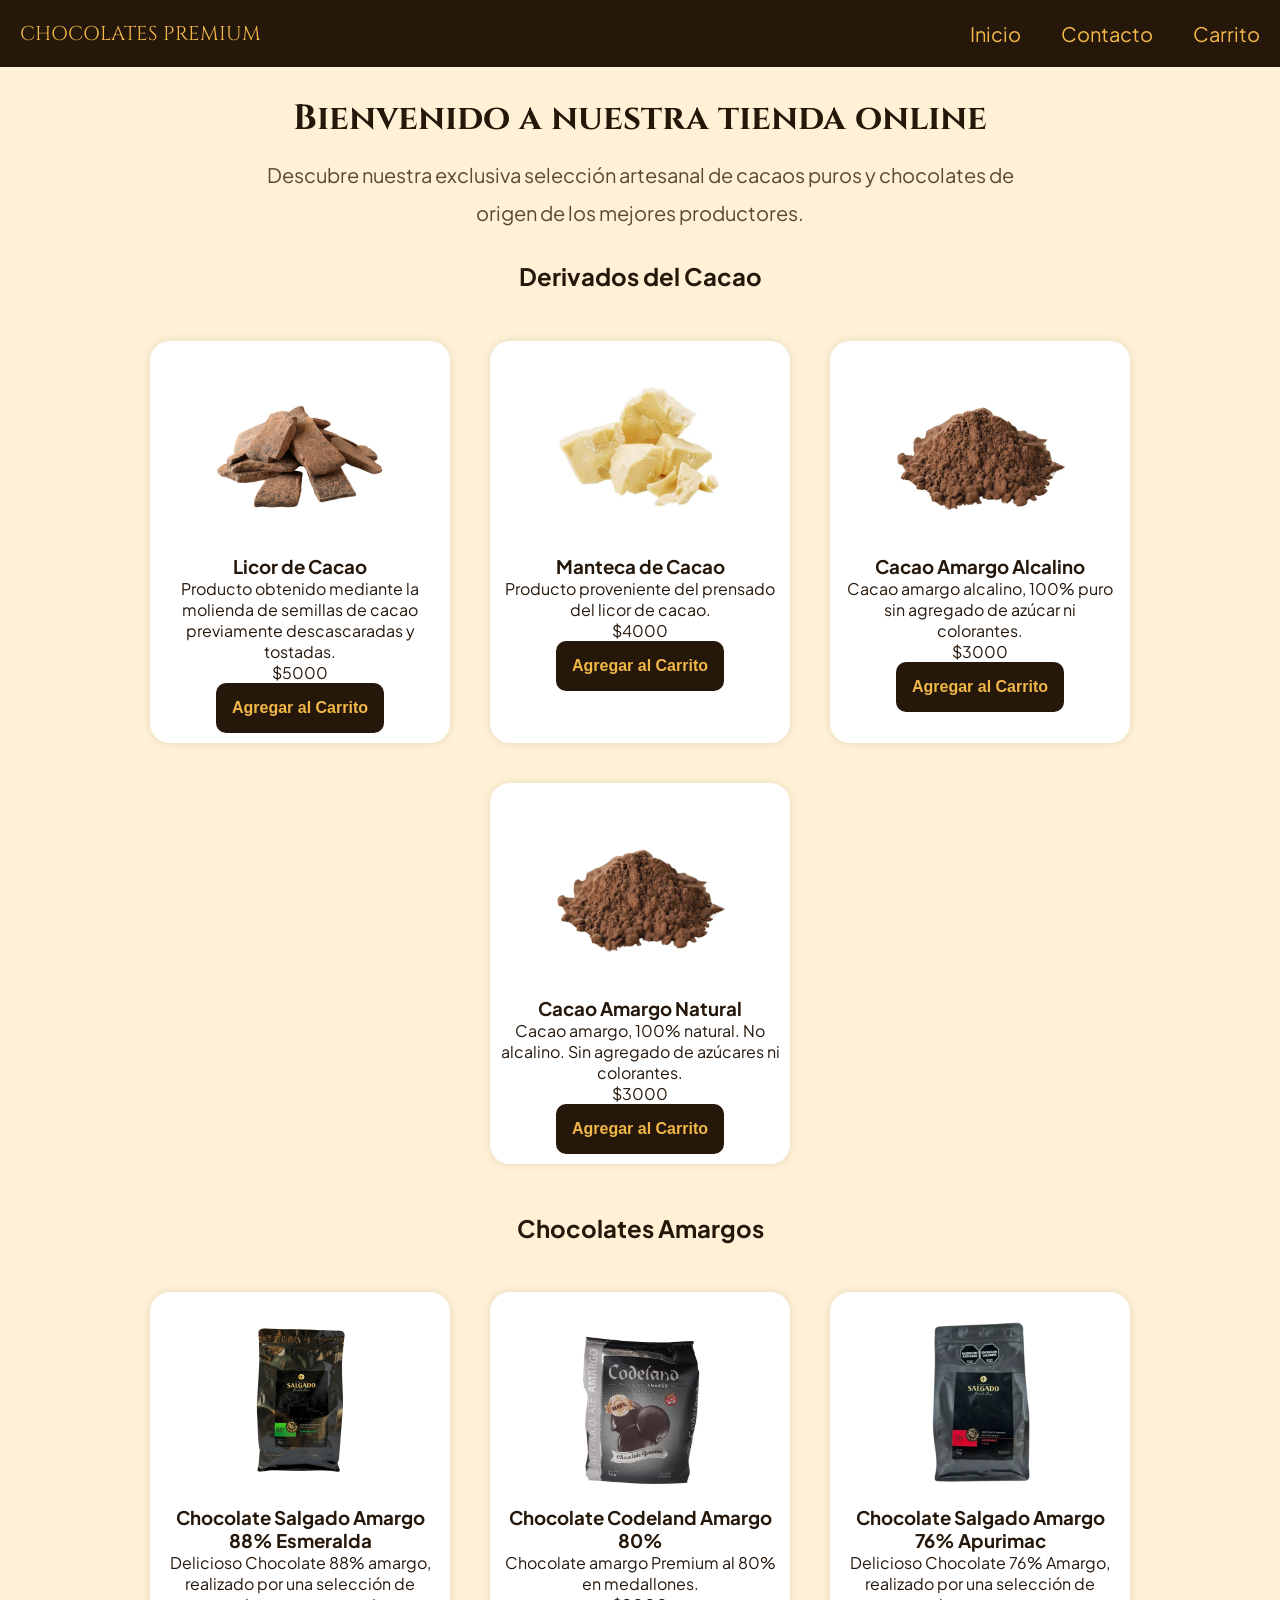
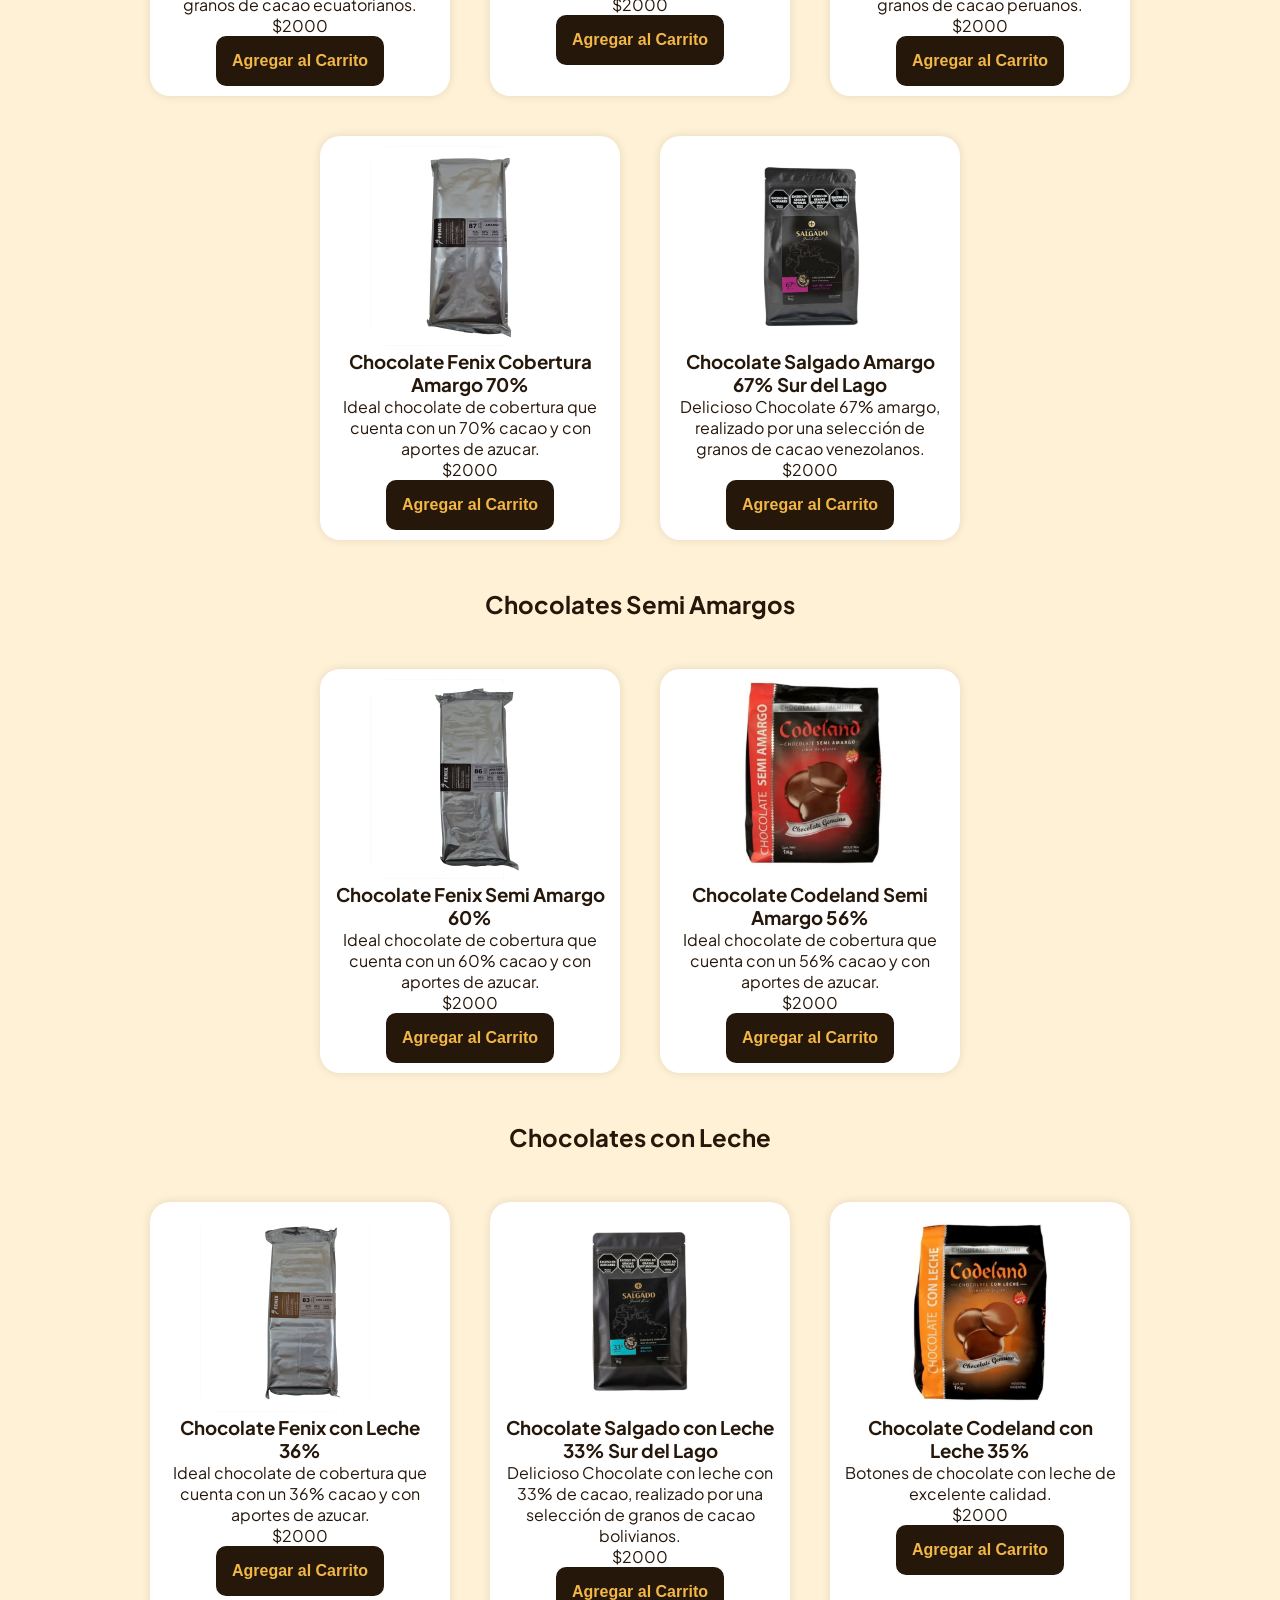
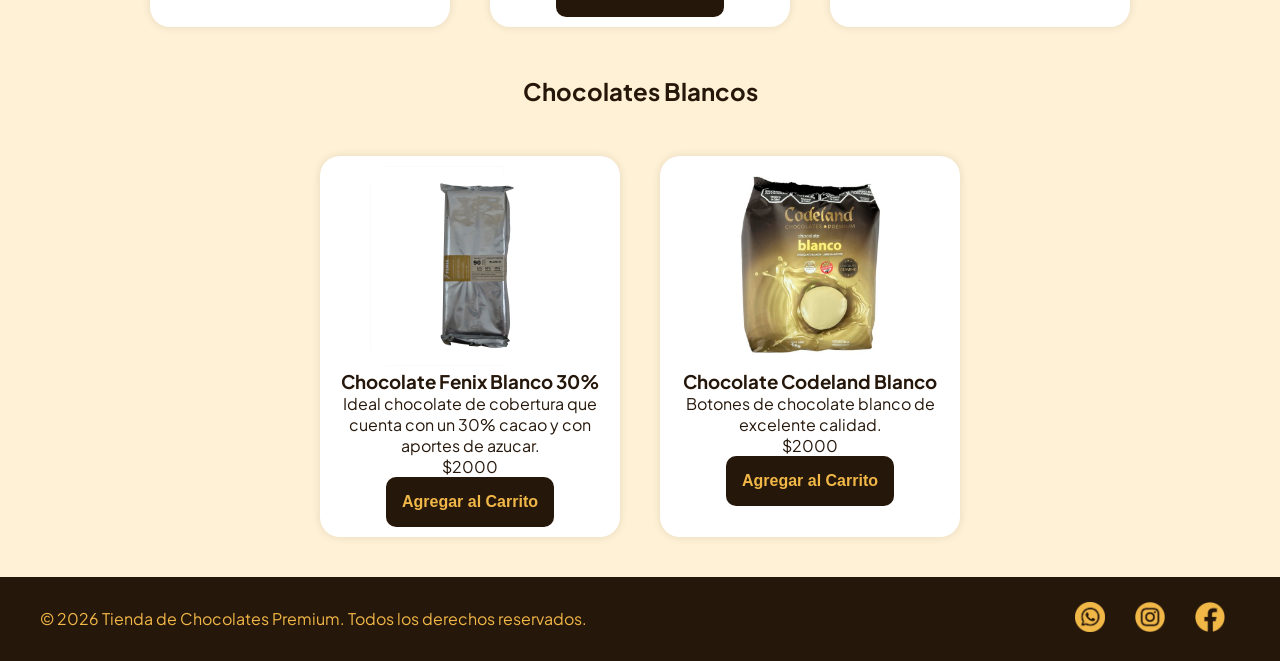
==== index.html @ 471cf845 "act page contacto y styles" ====
<!DOCTYPE html>
<html lang="es">
    <head>
        <meta charset="UTF-8"/>
        <meta name="viewport" content="width=device-width, initial-scale=1.0"/>
        <link href="https://fonts.googleapis.com/css2?family=Cinzel:wght@500;600;700&family=Plus+Jakarta+Sans:wght@300;400;500;600;700&display=swap" rel="stylesheet"/>

        <!-- Enlace a styles en la carpeta css/ -->
        <link rel="stylesheet" href="./css/styles.css"/>
        <title>Inicio Tienda</title>
    </head>
    <body>
        <header>
            <div class="div-logo"><a class="logo" href="./index.html">CHOCOLATES PREMIUM</a></div>

            <nav class="header-nav">
                <ul>
                    <li><a href="./index.html">Inicio</a></li>
                    <li><a href="./pages/contacto.html">Contacto</a></li>
                    <li><a href="./pages/carrito.html">Carrito</a></li>
                </ul>
            </nav>

        </header>

        <main>
            <section>
                <div>
                    <h1 class="titulo">Bienvenido a nuestra tienda online</h1>
                    <p class="parrafo">Descubre nuestra exclusiva selección artesanal de cacaos puros y chocolates de origen de los mejores productores.</p>
                </div>

                <!-- seccion 1: derivados del cacao -->
                <section>
                    <h2 class="titulo-productos text-secundary">Derivados del Cacao</h2>
                    <div class="contenedor-tarjetas">
                        <article class="card">
                            <img src="./img/licor-de-cacao-1kg.jpg" alt="licor de cacao" />
                            <h3>Licor de Cacao</h3>
                            <p>Producto obtenido mediante la molienda de semillas de cacao previamente descascaradas y tostadas.</p>
                            <p>$5000</p>
                            <button class="btn">
                                Agregar al Carrito
                            </button>
                        </article>

                        <article class="card">
                            <img src="./img/manteca-de-cacao-x-1-kg.jpg" alt="manteca de cacao" />
                            <h3>Manteca de Cacao</h3>
                            <p>Producto proveniente del prensado del licor de cacao.</p>
                            <p>$4000</p>
                            <button class="btn">
                                Agregar al Carrito
                            </button>
                        </article>

                        <article class="card">
                            <img src="./img/cacao-amargo-alcalino.jpg" alt="cacao amargo alcalino" />
                            <h3>Cacao Amargo Alcalino</h3>
                            <p>Cacao amargo alcalino, 100% puro sin agregado de azúcar ni colorantes.</p>
                            <p>$3000</p>
                            <button class="btn">
                                Agregar al Carrito
                            </button>
                        </article>

                        <article class="card">
                            <img src="./img/cacao-amargo-natural.jpg" alt="cacao amargo natural" />
                            <h3>Cacao Amargo Natural</h3>
                            <p>Cacao amargo, 100% natural. No alcalino. Sin agregado de azúcares ni colorantes.</p>
                            <p>$3000</p>
                            <button class="btn">
                                Agregar al Carrito
                            </button>
                        </article>
                    </div>
                </section>

                <!-- seccion 2: chocolates amargos -->
                <section>
                    <h2 class="titulo-productos text-secundary">Chocolates Amargos</h2>
                    <div class="contenedor-tarjetas">
                        <article class="card">
                            <img src="./img/salgado/chocolate-amargo-88_-esmeralda-salgado-x-1kg-1.jpg" alt="Chocolate Cobertura Amargo 88% Salgado Esmeralda" />
                            <h3>Chocolate Salgado Amargo 88% Esmeralda</h3>
                            <p>Delicioso Chocolate 88% amargo, realizado por una selección de granos de cacao ecuatorianos.</p>
                            <p>$2000</p>
                            <button class="btn">
                                Agregar al Carrito
                            </button>
                        </article>

                        <article class="card">
                            <img src="./img/codeland/chocolate-amargo-codeland-1-kg.jpg" alt="Chocolate Codeland Amargo 80%" />
                            <h3>Chocolate Codeland Amargo 80%</h3>
                            <p>Chocolate amargo Premium al 80% en medallones.</p>
                            <p>$2000</p>
                            <button class="btn">
                                Agregar al Carrito
                            </button>
                        </article>

                        <article class="card">
                            <img src="./img/salgado/chocolate-amargo-76_-apurimac-salgado-x-1kg-1.jpg" alt="Chocolate Amargo 76% Salgado Apurimac" />
                            <h3>Chocolate Salgado Amargo 76% Apurimac</h3>
                            <p>Delicioso Chocolate 76% Amargo, realizado por una selección de granos de cacao peruanos.</p>
                            <p>$2000</p>
                            <button class="btn">
                                Agregar al Carrito
                            </button>
                        </article>

                        <article class="card">
                            <img src="./img/fenix/chocolate-fenix-cobertura-amargo-70-1-kg.jpg" alt="Chocolate Fenix Cobertura Amargo 70%" />
                            <h3>Chocolate Fenix Cobertura Amargo 70%</h3>
                            <p>Ideal chocolate de cobertura que cuenta con un 70% cacao y con aportes de azucar.</p>
                            <p>$2000</p>
                            <button class="btn">
                                Agregar al Carrito
                            </button>
                        </article>

                        <article class="card">
                            <img src="./img/salgado/chocolate-amargo-67_-sur-del-lago-salgado-x-1-kg-1.jpg" alt="Chocolate Amargo 67% Salgado Sur del Lago" />
                            <h3>Chocolate Salgado Amargo 67% Sur del Lago</h3>
                            <p>Delicioso Chocolate 67% amargo, realizado por una selección de granos de cacao venezolanos.</p>
                            <p>$2000</p>
                            <button class="btn">
                                Agregar al Carrito
                            </button>
                        </article>
                    </div>
                </section>

                <!-- seccion 3: chocolates semi amargos -->
                <section>
                    <h2 class="titulo-productos text-secundary">Chocolates Semi Amargos</h2>
                    <div class="contenedor-tarjetas">
                        <article class="card">
                            <img src="./img/fenix/chocolate-fenix-cobertura-semiamargo-60-1-kg.jpg" alt="Chocolate Fenix Cobertura Semi Amargo 60%" />
                            <h3>Chocolate Fenix Semi Amargo 60%</h3>
                            <p>Ideal chocolate de cobertura que cuenta con un 60% cacao y con aportes de azucar.</p>
                            <p>$2000</p>
                            <button class="btn">
                                Agregar al Carrito
                            </button>
                        </article>

                        <article class="card">
                            <img src="./img/codeland/chocolate-semiamargo-codeland-x-1-kg.jpg" alt="Chocolate Codeland Semi Amargo 56%" />
                            <h3>Chocolate Codeland Semi Amargo 56%</h3>
                            <p>Ideal chocolate de cobertura que cuenta con un 56% cacao y con aportes de azucar.</p>
                            <p>$2000</p>
                            <button class="btn">
                                Agregar al Carrito
                            </button>
                        </article>
                    </div>
                </section>

                <!-- seccion 4: chocolates con leche -->
                <section>
                    <h2 class="titulo-productos text-secundary">Chocolates con Leche</h2>
                    <div class="contenedor-tarjetas">
                        <article class="card">
                            <img src="./img/fenix/chocolate-fenix-cobertura-con-leche-36-1-kg.jpg" alt="Chocolate Fenix con Leche 36%" />
                            <h3>Chocolate Fenix con Leche 36%</h3>
                            <p>Ideal chocolate de cobertura que cuenta con un 36% cacao y con aportes de azucar.</p>
                            <p>$2000</p>
                            <button class="btn">
                                Agregar al Carrito
                            </button>
                        </article>

                        <article class="card">
                            <img src="./img/salgado/chocolate-con-leche-33_-moxos-salgado-x-1-kg-1.jpg" alt="Chocolate Salgado con Leche 33% Sur del Lago" />
                            <h3>Chocolate Salgado con Leche 33% Sur del Lago</h3>
                            <p>Delicioso Chocolate con leche con 33% de cacao, realizado por una selección de granos de cacao bolivianos.</p>
                            <p>$2000</p>
                            <button class="btn">
                                Agregar al Carrito
                            </button>
                        </article>

                        <article class="card">
                            <img src="./img/codeland/chocolate-con-leche-codeland-x-1-kg.jpg" alt="Chocolate Codeland con Leche 35%" />
                            <h3>Chocolate Codeland con Leche 35%</h3>
                            <p>Botones de chocolate con leche de excelente calidad.</p>
                            <p>$2000</p>
                            <button class="btn">
                                Agregar al Carrito
                            </button>
                        </article>
                    </div>
                </section>

                <!-- seccion 5: chocolates blancos -->
                <section>
                    <h2 class="titulo-productos text-secundary">Chocolates Blancos</h2>
                    <div class="contenedor-tarjetas">
                        <article class="card">
                            <img src="./img/fenix/chocolate-fenix-cobertura-blanco-30-1-kg.jpg" alt="Chocolate Fenix Blanco 30%" />
                            <h3>Chocolate Fenix Blanco 30%</h3>
                            <p>Ideal chocolate de cobertura que cuenta con un 30% cacao y con aportes de azucar.</p>
                            <p>$2000</p>
                            <button class="btn">
                                Agregar al Carrito
                            </button>
                        </article>

                        <article class="card">
                            <img src="./img/codeland/chocolate-codeland-blanco-x-1-kg-1.jpg" alt="Chocolate Codeland Blanco" />
                            <h3>Chocolate Codeland Blanco</h3>
                            <p>Botones de chocolate blanco de excelente calidad.</p>
                            <p>$2000</p>
                            <button class="btn">
                                Agregar al Carrito
                            </button>
                        </article>
                    </div>
                </section>
            </section>
        </main>

        <footer>
            <p>© 2026 Tienda de Chocolates Premium. Todos los derechos reservados.</p>
            <nav>
                <ul class="footer-list">
                    <li><img src="./img/socialmedia/whatsapp-logo.png" alt="logo-whatsapp" /></li>
                    <li><img src="./img/socialmedia/instagram-logo.png" alt="logo-instagram" /></li>
                    <li><img src="./img/socialmedia/facebook-logo.png" alt="logo-facebook" /></li>
                </ul>
            </nav>
        </footer>

    </body>
</html>
---- css/styles.css ----
/* limpiar y normalizar los estilos por defecto que los navegadores web aplican a todos los elementos de la página */
* {
    margin: 0;
    padding: 0;
    box-sizing: border-box;
}

/* para hacer que 1rem equivalga exactamente 10 píxeles */
html {
    font-size: 62.5%;
}

body {
    font-family: "Plus Jakarta Sans", sans-serif;
    font-size: 1.6rem;
    background-color: #fff1d5;
    color: #26170b;

    display: flex;
    flex-direction: column;
    min-height: 100vh;
}

main {
    width: 80%;
    margin: 0 auto;
    padding-bottom: 2rem;
    /* padding: 4rem 0 6rem 0; */

    flex: 1;
    
    display: flex;
    flex-direction: column;
    align-items: center;
}

h1 {
    font-size: 3rem;
    font-weight: 800;
    line-height: 1.15;
    margin: 3rem 0;
}

h2 {
    font-size: 2.4rem;
    font-weight: 700;
    line-height: 1.2;
    text-align: center;
    margin: 3rem 0;
}

.btn {
    border: none;
    font-size: 1.6rem;
    font-weight: 700;
    padding: 1.6rem;
    border-radius: 1rem;
    color: #f1b747;
    background-color: #26170b;
}

.btn:hover {
    cursor: pointer;
    background-color: #f1b747;
    color: #26170b;
}

header,
footer {
    background: #26170b;
    color:#f1b747;
    width: 100%;

    display: flex;
    justify-content: space-between;
    align-items: center;
}

footer {
    padding: 1rem 4rem;
}

.div-logo {
    font-family: "Cinzel", sans-serif;
}

.logo,
.header-nav a {
    font-size: 2rem;
    text-decoration: none;
    color: inherit;
    display: block;
    padding: 2rem;
}

.header-nav li:hover {
    cursor: pointer;
    background-color: #f1b747;
    color: #26170b;
}

nav ul {
    list-style: none;
    display: flex;
}

.footer-list img {
  width: 4rem;
  padding: 0.5rem;
}

.footer-list li {
  padding: 1rem;
  cursor: pointer;
}

/* inicio */

.titulo {
    font-size: 3.5rem;
    font-family: "Cinzel", sans-serif;
    font-weight: 700;
    line-height: 1.25;
    margin-bottom: 1.5rem;
    text-align: center;
}

.parrafo {
    font-size: 2rem;
    color: #5e4735;
    max-width: 60vw;
    margin: 0 auto;
    text-align: center;
    line-height: 1.9;
}

.contenedor-tarjetas {
    display: flex;
    justify-content: center;
    flex-wrap: wrap;
}

.card {
    width: 30rem;
    margin: 2rem;
    padding: 1rem;
    border-radius: 2rem;
    box-shadow: 0px 0px 10px rgba(0, 0, 0, 0.1);
    text-align: center;
    background-color: #ffffff;
}

.card img {
    width: 20rem;
    border-radius: 2rem;
    object-fit: cover;
}



/* .contenedor-tarjetas,
.titulo-productos,
.titulo,
.parrafo {
    display: flex;
    flex-direction: row;
    flex-wrap: wrap;
    justify-content: center;
} */



/* pagina de contacto */
.card-consulta {
    width: 50rem;
    margin: 2rem;
    padding: 1rem;
    border-radius: 2rem;
    box-shadow: 0px 0px 10px rgba(0, 0, 0, 0.1);
    text-align: center;
    background-color: #ffffff;
    
}

.form-group {
    margin-bottom: 2rem;
    width: 100%;
    display: flex;
    flex-direction: column;
    gap: 1rem;
}

.form-label {
    width: 100%;
    text-align: left;
    color: #26170b;
}

.form-input,
.form-textarea {
    width: 100%;
    padding: 1rem 1.5rem;
    font-size: 1.5rem;
    color: #26170b;
    background-color: #fffaf0;
    border: 1px solid #ebd7bd;
    border-radius: 1.2rem;
    outline: none;
}

.form-input {
    height: 5rem;
}

.form-textarea {
    height: 10rem;
    resize: none;
}
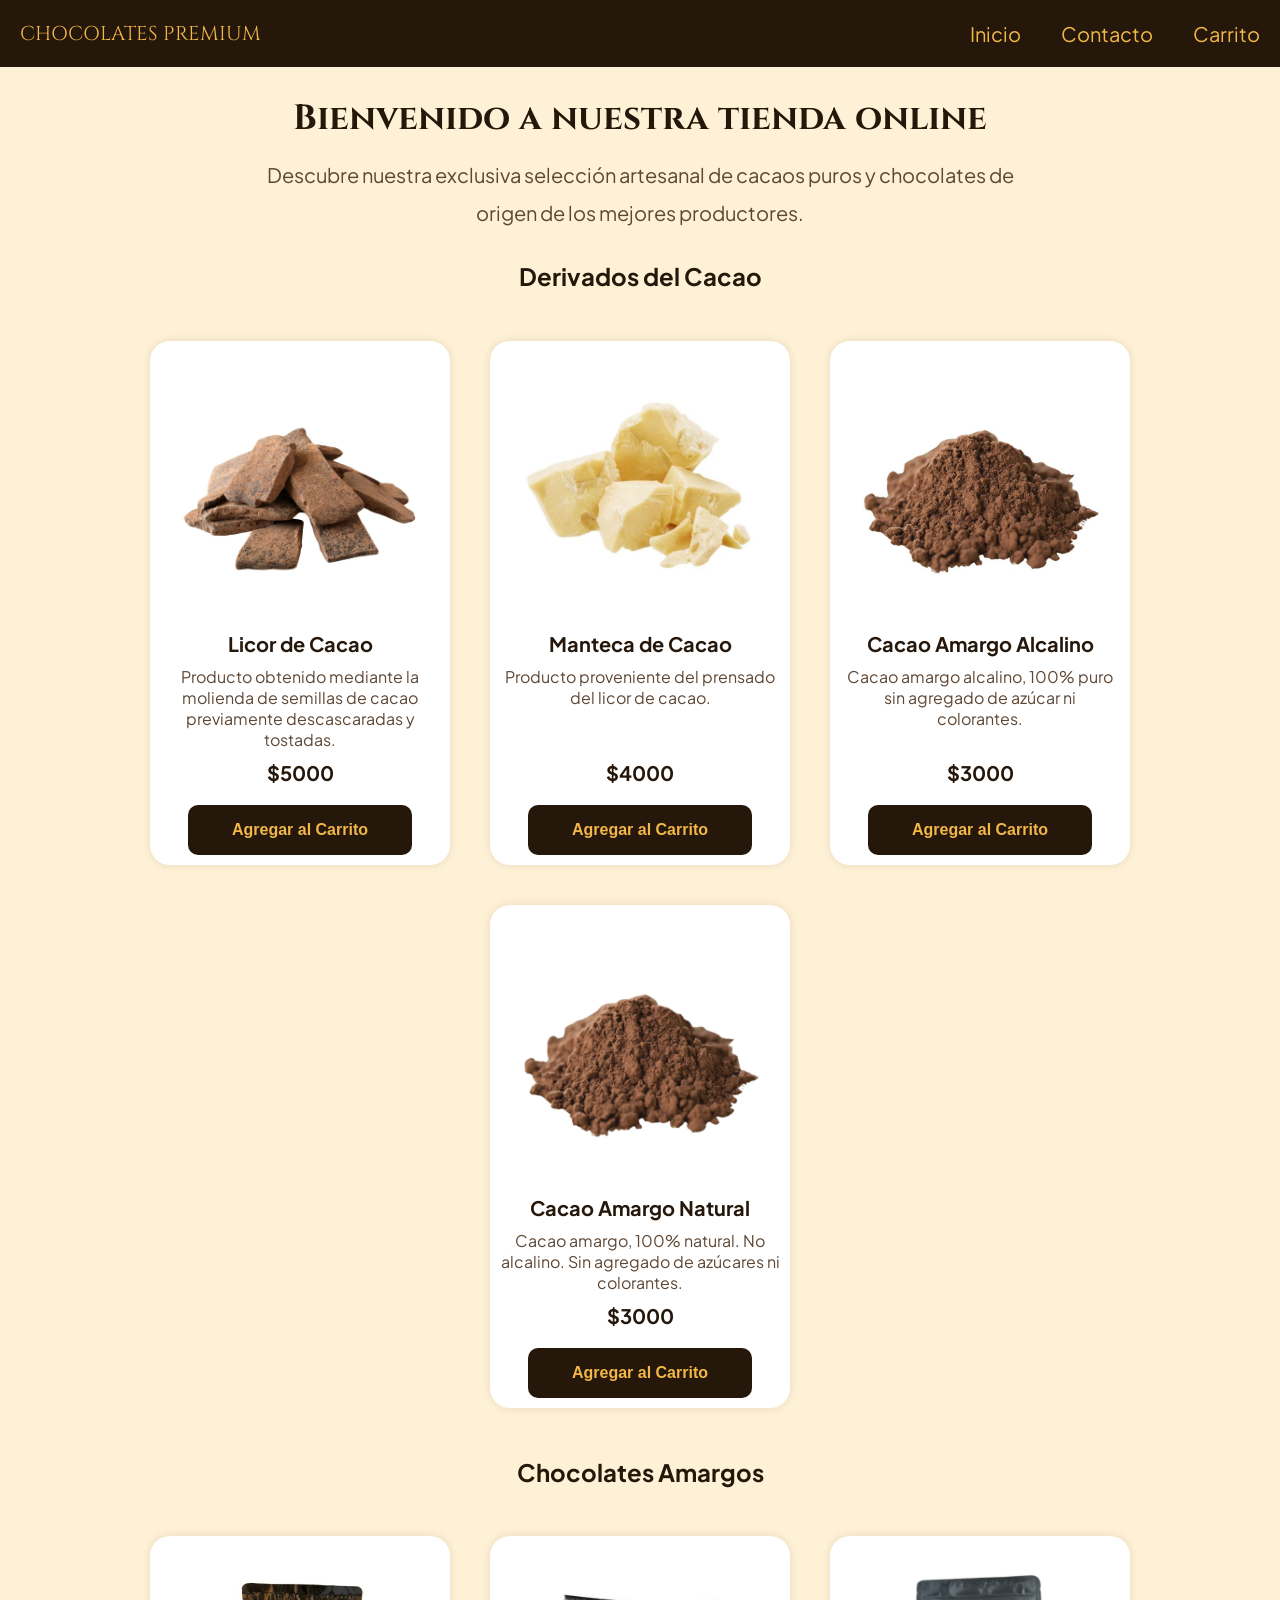
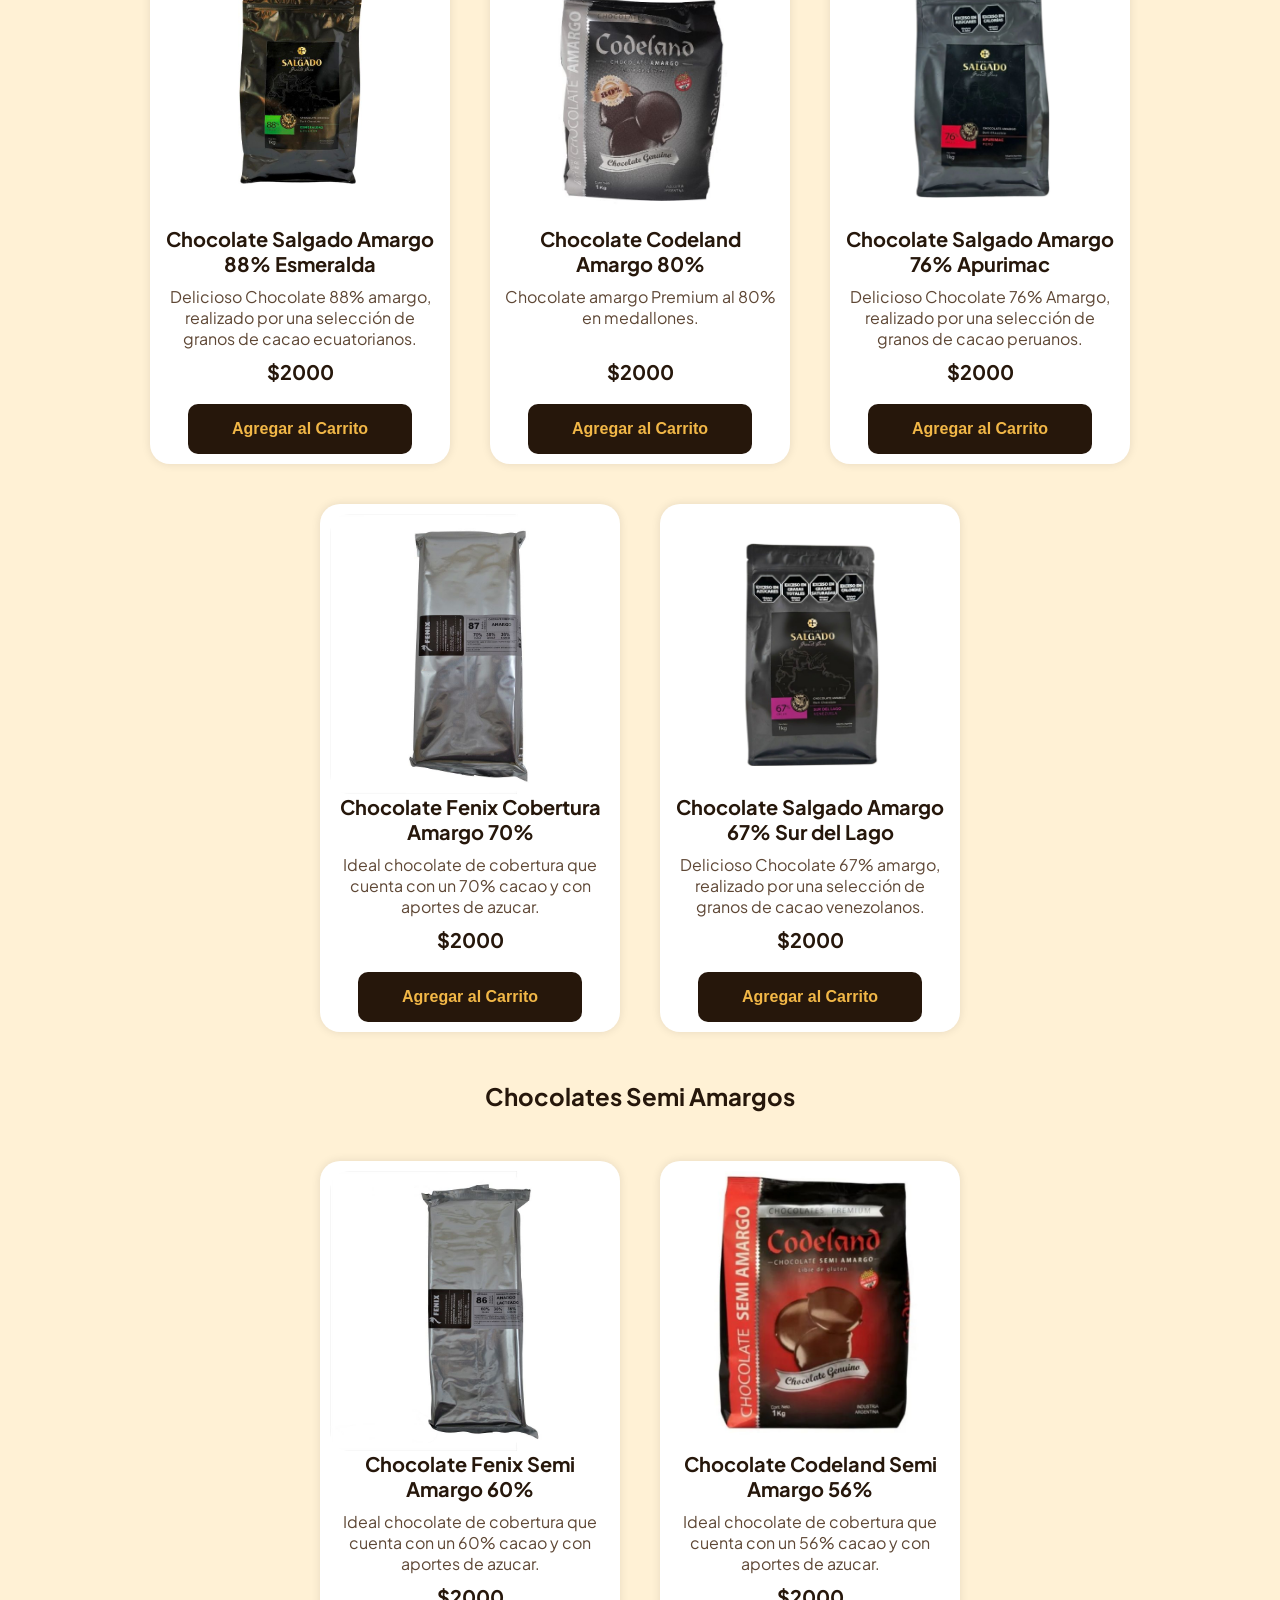
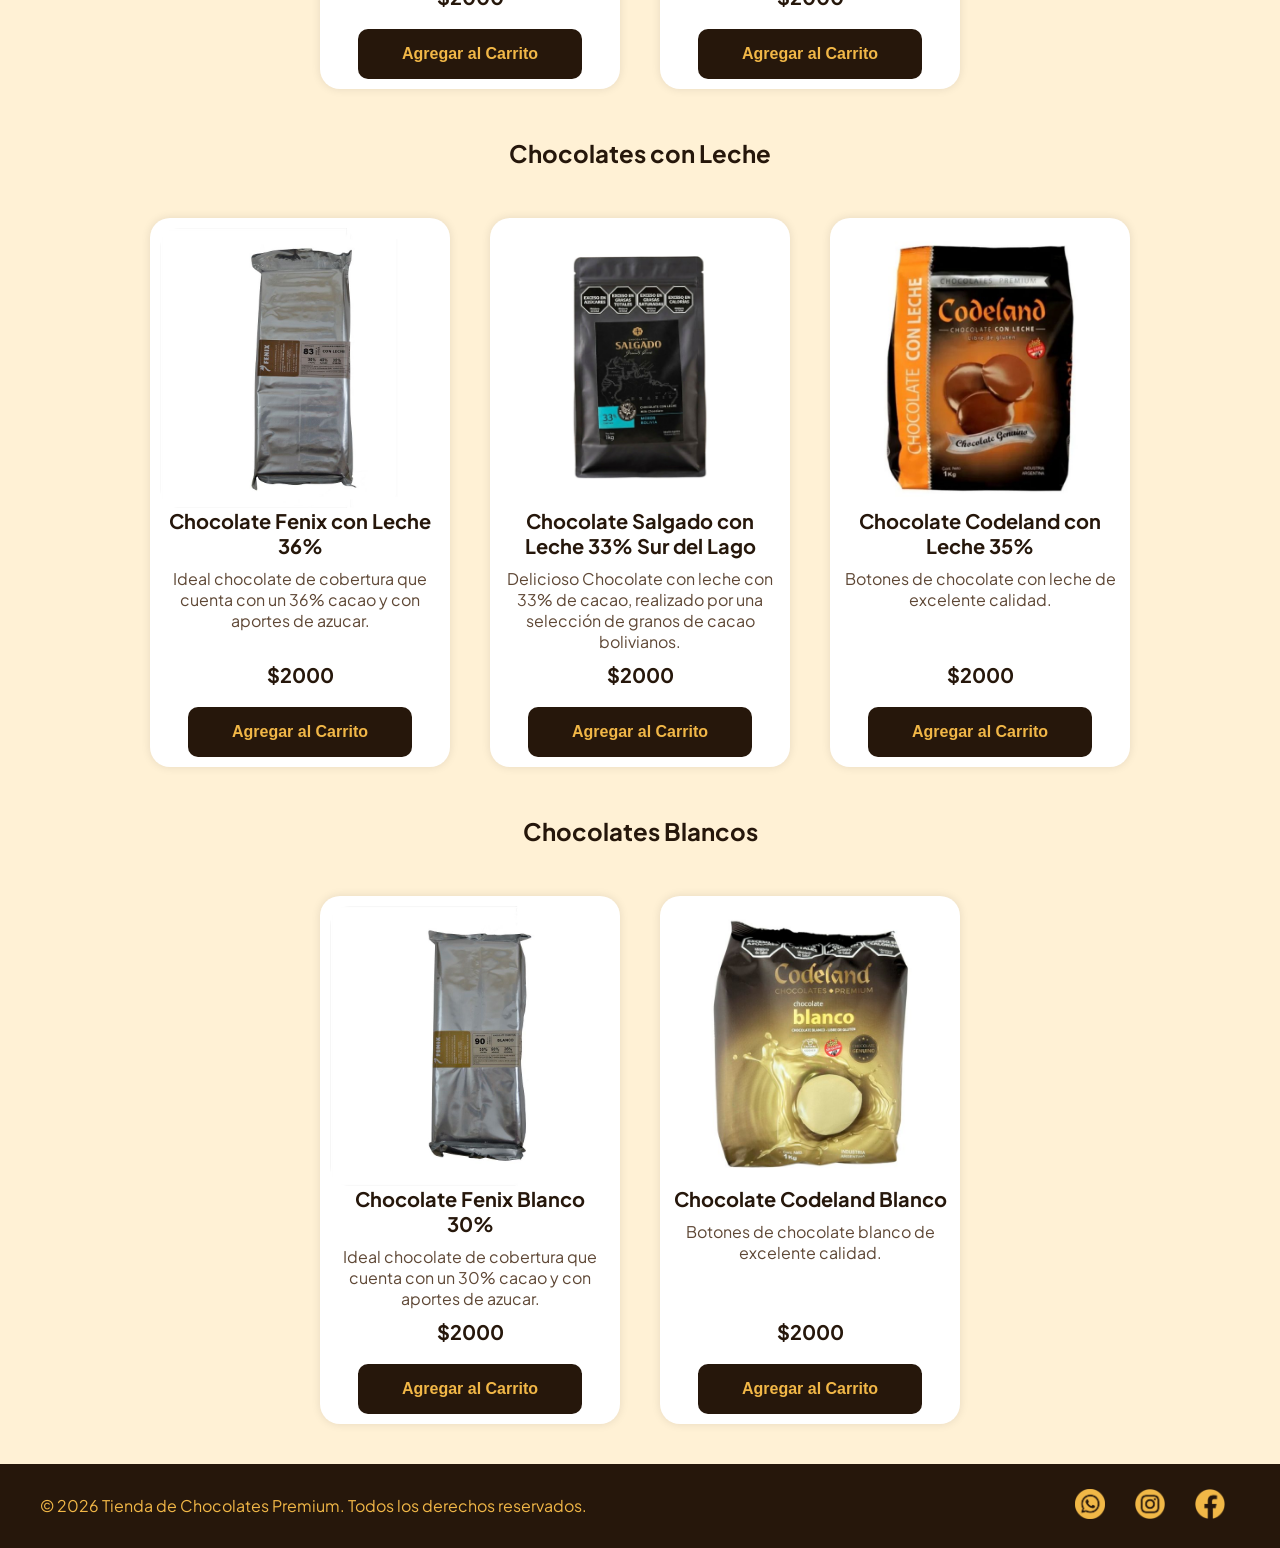
==== commit 24d8aa0f: "correccion de card en index y css" ====
--- a/index.html
+++ b/index.html
@@ -32,13 +32,13 @@
 
                 <!-- seccion 1: derivados del cacao -->
                 <section>
-                    <h2 class="titulo-productos text-secundary">Derivados del Cacao</h2>
+                    <h2 class="titulo-productos">Derivados del Cacao</h2>
                     <div class="contenedor-tarjetas">
                         <article class="card">
                             <img src="./img/licor-de-cacao-1kg.jpg" alt="licor de cacao" />
                             <h3>Licor de Cacao</h3>
-                            <p>Producto obtenido mediante la molienda de semillas de cacao previamente descascaradas y tostadas.</p>
-                            <p>$5000</p>
+                            <p class="descripcion">Producto obtenido mediante la molienda de semillas de cacao previamente descascaradas y tostadas.</p>
+                            <p class="precio">$5000</p>
                             <button class="btn">
                                 Agregar al Carrito
                             </button>
@@ -47,8 +47,8 @@
                         <article class="card">
                             <img src="./img/manteca-de-cacao-x-1-kg.jpg" alt="manteca de cacao" />
                             <h3>Manteca de Cacao</h3>
-                            <p>Producto proveniente del prensado del licor de cacao.</p>
-                            <p>$4000</p>
+                            <p class="descripcion">Producto proveniente del prensado del licor de cacao.</p>
+                            <p class="precio">$4000</p>
                             <button class="btn">
                                 Agregar al Carrito
                             </button>
@@ -57,8 +57,8 @@
                         <article class="card">
                             <img src="./img/cacao-amargo-alcalino.jpg" alt="cacao amargo alcalino" />
                             <h3>Cacao Amargo Alcalino</h3>
-                            <p>Cacao amargo alcalino, 100% puro sin agregado de azúcar ni colorantes.</p>
-                            <p>$3000</p>
+                            <p class="descripcion">Cacao amargo alcalino, 100% puro sin agregado de azúcar ni colorantes.</p>
+                            <p class="precio">$3000</p>
                             <button class="btn">
                                 Agregar al Carrito
                             </button>
@@ -67,8 +67,8 @@
                         <article class="card">
                             <img src="./img/cacao-amargo-natural.jpg" alt="cacao amargo natural" />
                             <h3>Cacao Amargo Natural</h3>
-                            <p>Cacao amargo, 100% natural. No alcalino. Sin agregado de azúcares ni colorantes.</p>
-                            <p>$3000</p>
+                            <p class="descripcion">Cacao amargo, 100% natural. No alcalino. Sin agregado de azúcares ni colorantes.</p>
+                            <p class="precio">$3000</p>
                             <button class="btn">
                                 Agregar al Carrito
                             </button>
@@ -78,13 +78,13 @@
 
                 <!-- seccion 2: chocolates amargos -->
                 <section>
-                    <h2 class="titulo-productos text-secundary">Chocolates Amargos</h2>
+                    <h2 class="titulo-productos">Chocolates Amargos</h2>
                     <div class="contenedor-tarjetas">
                         <article class="card">
                             <img src="./img/salgado/chocolate-amargo-88_-esmeralda-salgado-x-1kg-1.jpg" alt="Chocolate Cobertura Amargo 88% Salgado Esmeralda" />
                             <h3>Chocolate Salgado Amargo 88% Esmeralda</h3>
-                            <p>Delicioso Chocolate 88% amargo, realizado por una selección de granos de cacao ecuatorianos.</p>
-                            <p>$2000</p>
+                            <p class="descripcion">Delicioso Chocolate 88% amargo, realizado por una selección de granos de cacao ecuatorianos.</p>
+                            <p class="precio">$2000</p>
                             <button class="btn">
                                 Agregar al Carrito
                             </button>
@@ -93,8 +93,8 @@
                         <article class="card">
                             <img src="./img/codeland/chocolate-amargo-codeland-1-kg.jpg" alt="Chocolate Codeland Amargo 80%" />
                             <h3>Chocolate Codeland Amargo 80%</h3>
-                            <p>Chocolate amargo Premium al 80% en medallones.</p>
-                            <p>$2000</p>
+                            <p class="descripcion">Chocolate amargo Premium al 80% en medallones.</p>
+                            <p class="precio">$2000</p>
                             <button class="btn">
                                 Agregar al Carrito
                             </button>
@@ -103,8 +103,8 @@
                         <article class="card">
                             <img src="./img/salgado/chocolate-amargo-76_-apurimac-salgado-x-1kg-1.jpg" alt="Chocolate Amargo 76% Salgado Apurimac" />
                             <h3>Chocolate Salgado Amargo 76% Apurimac</h3>
-                            <p>Delicioso Chocolate 76% Amargo, realizado por una selección de granos de cacao peruanos.</p>
-                            <p>$2000</p>
+                            <p class="descripcion">Delicioso Chocolate 76% Amargo, realizado por una selección de granos de cacao peruanos.</p>
+                            <p class="precio">$2000</p>
                             <button class="btn">
                                 Agregar al Carrito
                             </button>
@@ -113,8 +113,8 @@
                         <article class="card">
                             <img src="./img/fenix/chocolate-fenix-cobertura-amargo-70-1-kg.jpg" alt="Chocolate Fenix Cobertura Amargo 70%" />
                             <h3>Chocolate Fenix Cobertura Amargo 70%</h3>
-                            <p>Ideal chocolate de cobertura que cuenta con un 70% cacao y con aportes de azucar.</p>
-                            <p>$2000</p>
+                            <p class="descripcion">Ideal chocolate de cobertura que cuenta con un 70% cacao y con aportes de azucar.</p>
+                            <p class="precio">$2000</p>
                             <button class="btn">
                                 Agregar al Carrito
                             </button>
@@ -123,8 +123,8 @@
                         <article class="card">
                             <img src="./img/salgado/chocolate-amargo-67_-sur-del-lago-salgado-x-1-kg-1.jpg" alt="Chocolate Amargo 67% Salgado Sur del Lago" />
                             <h3>Chocolate Salgado Amargo 67% Sur del Lago</h3>
-                            <p>Delicioso Chocolate 67% amargo, realizado por una selección de granos de cacao venezolanos.</p>
-                            <p>$2000</p>
+                            <p class="descripcion">Delicioso Chocolate 67% amargo, realizado por una selección de granos de cacao venezolanos.</p>
+                            <p class="precio">$2000</p>
                             <button class="btn">
                                 Agregar al Carrito
                             </button>
@@ -134,13 +134,13 @@
 
                 <!-- seccion 3: chocolates semi amargos -->
                 <section>
-                    <h2 class="titulo-productos text-secundary">Chocolates Semi Amargos</h2>
+                    <h2 class="titulo-productos">Chocolates Semi Amargos</h2>
                     <div class="contenedor-tarjetas">
                         <article class="card">
                             <img src="./img/fenix/chocolate-fenix-cobertura-semiamargo-60-1-kg.jpg" alt="Chocolate Fenix Cobertura Semi Amargo 60%" />
                             <h3>Chocolate Fenix Semi Amargo 60%</h3>
-                            <p>Ideal chocolate de cobertura que cuenta con un 60% cacao y con aportes de azucar.</p>
-                            <p>$2000</p>
+                            <p class="descripcion">Ideal chocolate de cobertura que cuenta con un 60% cacao y con aportes de azucar.</p>
+                            <p class="precio">$2000</p>
                             <button class="btn">
                                 Agregar al Carrito
                             </button>
@@ -149,8 +149,8 @@
                         <article class="card">
                             <img src="./img/codeland/chocolate-semiamargo-codeland-x-1-kg.jpg" alt="Chocolate Codeland Semi Amargo 56%" />
                             <h3>Chocolate Codeland Semi Amargo 56%</h3>
-                            <p>Ideal chocolate de cobertura que cuenta con un 56% cacao y con aportes de azucar.</p>
-                            <p>$2000</p>
+                            <p class="descripcion">Ideal chocolate de cobertura que cuenta con un 56% cacao y con aportes de azucar.</p>
+                            <p class="precio">$2000</p>
                             <button class="btn">
                                 Agregar al Carrito
                             </button>
@@ -160,13 +160,13 @@
 
                 <!-- seccion 4: chocolates con leche -->
                 <section>
-                    <h2 class="titulo-productos text-secundary">Chocolates con Leche</h2>
+                    <h2 class="titulo-productos">Chocolates con Leche</h2>
                     <div class="contenedor-tarjetas">
                         <article class="card">
                             <img src="./img/fenix/chocolate-fenix-cobertura-con-leche-36-1-kg.jpg" alt="Chocolate Fenix con Leche 36%" />
                             <h3>Chocolate Fenix con Leche 36%</h3>
-                            <p>Ideal chocolate de cobertura que cuenta con un 36% cacao y con aportes de azucar.</p>
-                            <p>$2000</p>
+                            <p class="descripcion">Ideal chocolate de cobertura que cuenta con un 36% cacao y con aportes de azucar.</p>
+                            <p class="precio">$2000</p>
                             <button class="btn">
                                 Agregar al Carrito
                             </button>
@@ -175,8 +175,8 @@
                         <article class="card">
                             <img src="./img/salgado/chocolate-con-leche-33_-moxos-salgado-x-1-kg-1.jpg" alt="Chocolate Salgado con Leche 33% Sur del Lago" />
                             <h3>Chocolate Salgado con Leche 33% Sur del Lago</h3>
-                            <p>Delicioso Chocolate con leche con 33% de cacao, realizado por una selección de granos de cacao bolivianos.</p>
-                            <p>$2000</p>
+                            <p class="descripcion">Delicioso Chocolate con leche con 33% de cacao, realizado por una selección de granos de cacao bolivianos.</p>
+                            <p class="precio">$2000</p>
                             <button class="btn">
                                 Agregar al Carrito
                             </button>
@@ -185,8 +185,8 @@
                         <article class="card">
                             <img src="./img/codeland/chocolate-con-leche-codeland-x-1-kg.jpg" alt="Chocolate Codeland con Leche 35%" />
                             <h3>Chocolate Codeland con Leche 35%</h3>
-                            <p>Botones de chocolate con leche de excelente calidad.</p>
-                            <p>$2000</p>
+                            <p class="descripcion">Botones de chocolate con leche de excelente calidad.</p>
+                            <p class="precio">$2000</p>
                             <button class="btn">
                                 Agregar al Carrito
                             </button>
@@ -196,13 +196,13 @@
 
                 <!-- seccion 5: chocolates blancos -->
                 <section>
-                    <h2 class="titulo-productos text-secundary">Chocolates Blancos</h2>
+                    <h2 class="titulo-productos">Chocolates Blancos</h2>
                     <div class="contenedor-tarjetas">
                         <article class="card">
                             <img src="./img/fenix/chocolate-fenix-cobertura-blanco-30-1-kg.jpg" alt="Chocolate Fenix Blanco 30%" />
                             <h3>Chocolate Fenix Blanco 30%</h3>
-                            <p>Ideal chocolate de cobertura que cuenta con un 30% cacao y con aportes de azucar.</p>
-                            <p>$2000</p>
+                            <p class="descripcion">Ideal chocolate de cobertura que cuenta con un 30% cacao y con aportes de azucar.</p>
+                            <p class="precio">$2000</p>
                             <button class="btn">
                                 Agregar al Carrito
                             </button>
@@ -211,14 +211,15 @@
                         <article class="card">
                             <img src="./img/codeland/chocolate-codeland-blanco-x-1-kg-1.jpg" alt="Chocolate Codeland Blanco" />
                             <h3>Chocolate Codeland Blanco</h3>
-                            <p>Botones de chocolate blanco de excelente calidad.</p>
-                            <p>$2000</p>
-                            <button class="btn">
-                                Agregar al Carrito
-                            </button>
-                        </article>
-                    </div>
-                </section>
+                            <p class="descripcion">Botones de chocolate blanco de excelente calidad.</p>
+                            <p class="precio">$2000</p>
+                            <button class="btn">
+                                Agregar al Carrito
+                            </button>
+                        </article>
+                    </div>
+                </section>
+                
             </section>
         </main>
 
--- a/css/styles.css
+++ b/css/styles.css
@@ -25,7 +25,6 @@
     width: 80%;
     margin: 0 auto;
     padding-bottom: 2rem;
-    /* padding: 4rem 0 6rem 0; */
 
     flex: 1;
     
@@ -115,7 +114,6 @@
 }
 
 /* inicio */
-
 .titulo {
     font-size: 3.5rem;
     font-family: "Cinzel", sans-serif;
@@ -148,27 +146,42 @@
     box-shadow: 0px 0px 10px rgba(0, 0, 0, 0.1);
     text-align: center;
     background-color: #ffffff;
+    display: flex;
+    flex-direction: column;
+    align-items: center;
+}
+
+.card h3 {
+    font-size: 2rem;
+    margin-bottom: 1rem;
+}
+
+.card .descripcion {
+    font-size: 1.6rem;
+    color: #5e4735;
+    margin-bottom: 1rem;
+    flex-grow: 1;
+}
+
+.card .precio {
+    font-size: 2rem;
+    font-weight: bold;
+    margin-bottom: 2rem;
+}
+
+.card .btn {
+    font-size: 1.6rem;
+    padding: 1.6rem;
+    border-radius: 1rem;
+    margin-top: auto;
+    width: 80%;
 }
 
 .card img {
-    width: 20rem;
+    width: 100%;
     border-radius: 2rem;
     object-fit: cover;
 }
-
-
-
-/* .contenedor-tarjetas,
-.titulo-productos,
-.titulo,
-.parrafo {
-    display: flex;
-    flex-direction: row;
-    flex-wrap: wrap;
-    justify-content: center;
-} */
-
-
 
 /* pagina de contacto */
 .card-consulta {
@@ -182,6 +195,17 @@
     
 }
 
+.card-consulta a {
+    text-decoration: none;
+    font-size: 1.6rem;
+    color: inherit;
+}
+
+.card-consulta a:hover {
+    color: #f1b747;
+    text-decoration: underline;
+}
+
 .form-group {
     margin-bottom: 2rem;
     width: 100%;
@@ -216,3 +240,73 @@
     height: 10rem;
     resize: none;
 }
+
+iframe {
+    border-radius: 2rem;
+    margin-top: 2rem;
+    width: 100%;
+}
+
+/* media queries. pantalla se adapta a partir de 768px */
+@media (max-width: 768px) {
+  
+  header,
+  footer {
+    flex-direction: column;
+  }
+
+  footer {
+    font-size: 1.4rem;
+    padding: 1rem 2rem;
+  }
+
+  .titulo {
+    font-size: 2.5rem;
+  }
+
+  .parrafo {
+    font-size: 1.5rem;
+    max-width: 90vw;
+  }
+
+  .div-logo {
+    width: 100%;
+    text-align: center;
+  }
+
+  .logo {
+    padding-bottom: 0.5rem;
+  }
+
+  .header-nav a {
+    padding-top: 0.5rem;
+  }
+
+  .header-nav,
+  .footer-list {
+    width: 100%;
+  }
+
+  .header-nav ul,
+  .footer-list {
+    justify-content: center;
+    flex-wrap: wrap;
+    width: 100%;
+    gap: 1rem;
+  }
+
+  .header-nav li,
+  .footer-list li {
+    text-align: center;
+  }
+
+  .contenedor-tarjetas {
+    flex-direction: column;
+    align-items: center;
+  }
+
+  .card-consulta {
+    width: 90%;
+    padding: 2rem 1.5rem;
+  }
+}
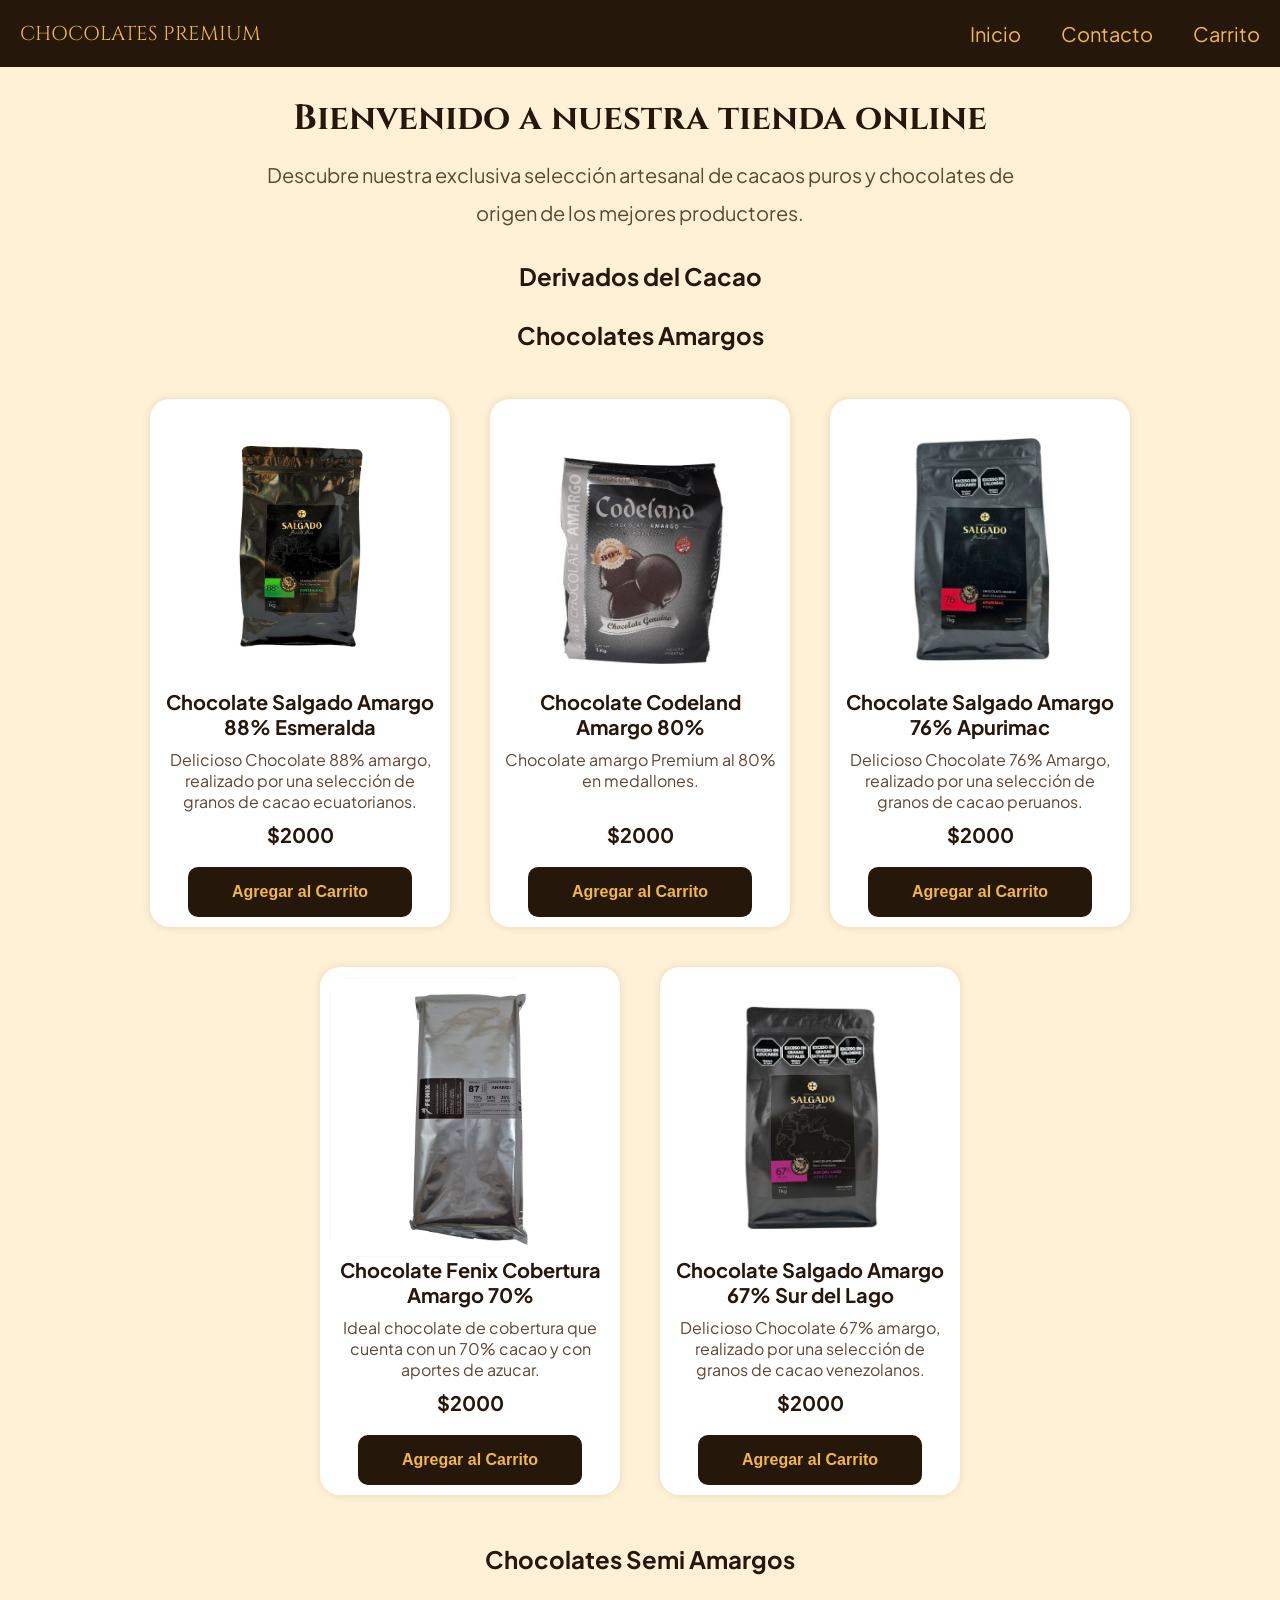
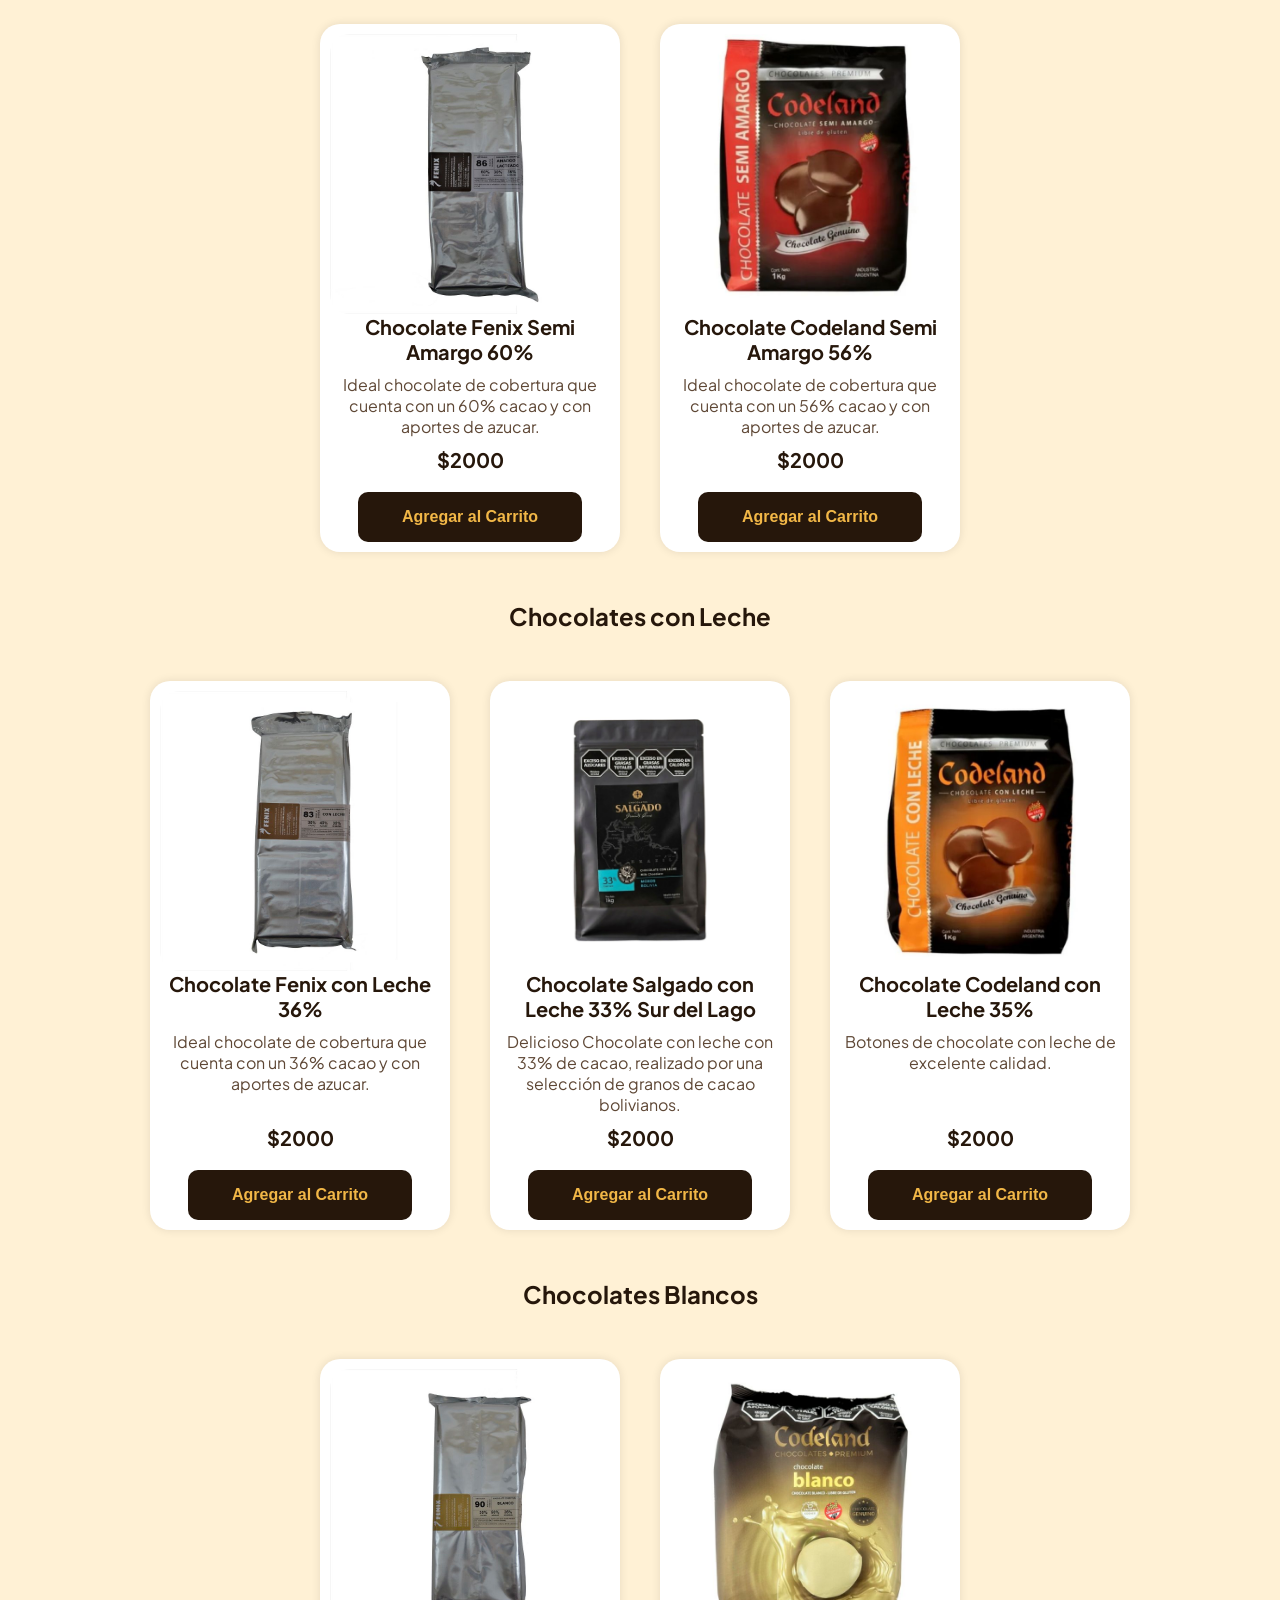
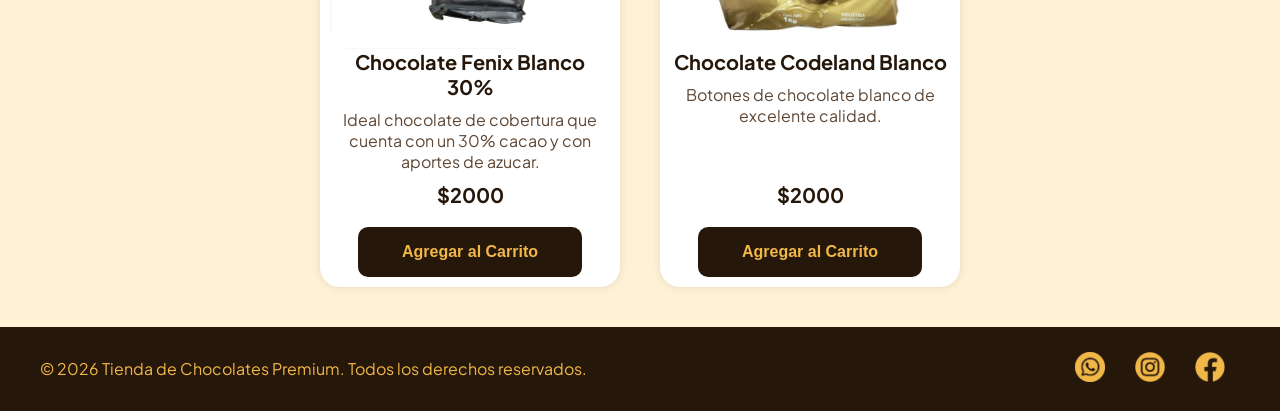
==== commit 842d1578: "correcion js" ====
--- a/index.html
+++ b/index.html
@@ -17,7 +17,7 @@
                 <ul>
                     <li><a href="./index.html">Inicio</a></li>
                     <li><a href="./pages/contacto.html">Contacto</a></li>
-                    <li><a href="./pages/carrito.html">Carrito</a></li>
+                    <li><a href="./pages/carrito.html">Carrito <span id="contador-carrito"></span></a></li>
                 </ul>
             </nav>
 
@@ -33,7 +33,7 @@
                 <!-- seccion 1: derivados del cacao -->
                 <section>
                     <h2 class="titulo-productos">Derivados del Cacao</h2>
-                    <div class="contenedor-tarjetas">
+                    <!-- <div id="contenedor-tarjetas" class="contenedor-tarjetas">
                         <article class="card">
                             <img src="./img/licor-de-cacao-1kg.jpg" alt="licor de cacao" />
                             <h3>Licor de Cacao</h3>
@@ -73,13 +73,13 @@
                                 Agregar al Carrito
                             </button>
                         </article>
-                    </div>
+                    </div> -->
                 </section>
 
                 <!-- seccion 2: chocolates amargos -->
                 <section>
                     <h2 class="titulo-productos">Chocolates Amargos</h2>
-                    <div class="contenedor-tarjetas">
+                    <div id="contenedor-tarjetas" class="contenedor-tarjetas">
                         <article class="card">
                             <img src="./img/salgado/chocolate-amargo-88_-esmeralda-salgado-x-1kg-1.jpg" alt="Chocolate Cobertura Amargo 88% Salgado Esmeralda" />
                             <h3>Chocolate Salgado Amargo 88% Esmeralda</h3>
@@ -135,7 +135,7 @@
                 <!-- seccion 3: chocolates semi amargos -->
                 <section>
                     <h2 class="titulo-productos">Chocolates Semi Amargos</h2>
-                    <div class="contenedor-tarjetas">
+                    <div id="contenedor-tarjetas" class="contenedor-tarjetas">
                         <article class="card">
                             <img src="./img/fenix/chocolate-fenix-cobertura-semiamargo-60-1-kg.jpg" alt="Chocolate Fenix Cobertura Semi Amargo 60%" />
                             <h3>Chocolate Fenix Semi Amargo 60%</h3>
@@ -161,7 +161,7 @@
                 <!-- seccion 4: chocolates con leche -->
                 <section>
                     <h2 class="titulo-productos">Chocolates con Leche</h2>
-                    <div class="contenedor-tarjetas">
+                    <div id="contenedor-tarjetas" class="contenedor-tarjetas">
                         <article class="card">
                             <img src="./img/fenix/chocolate-fenix-cobertura-con-leche-36-1-kg.jpg" alt="Chocolate Fenix con Leche 36%" />
                             <h3>Chocolate Fenix con Leche 36%</h3>
@@ -197,7 +197,7 @@
                 <!-- seccion 5: chocolates blancos -->
                 <section>
                     <h2 class="titulo-productos">Chocolates Blancos</h2>
-                    <div class="contenedor-tarjetas">
+                    <div id="contenedor-tarjetas" class="contenedor-tarjetas">
                         <article class="card">
                             <img src="./img/fenix/chocolate-fenix-cobertura-blanco-30-1-kg.jpg" alt="Chocolate Fenix Blanco 30%" />
                             <h3>Chocolate Fenix Blanco 30%</h3>
@@ -233,6 +233,7 @@
                 </ul>
             </nav>
         </footer>
-
+        <!-- Este script agrega el enlace al index.js y muy importante el type=module para trabajar en modulos -->
+        <script src="./js/index.js" type="module"></script>
     </body>
 </html>
--- a/css/styles.css
+++ b/css/styles.css
@@ -149,6 +149,7 @@
     display: flex;
     flex-direction: column;
     align-items: center;
+    overflow: hidden;
 }
 
 .card h3 {
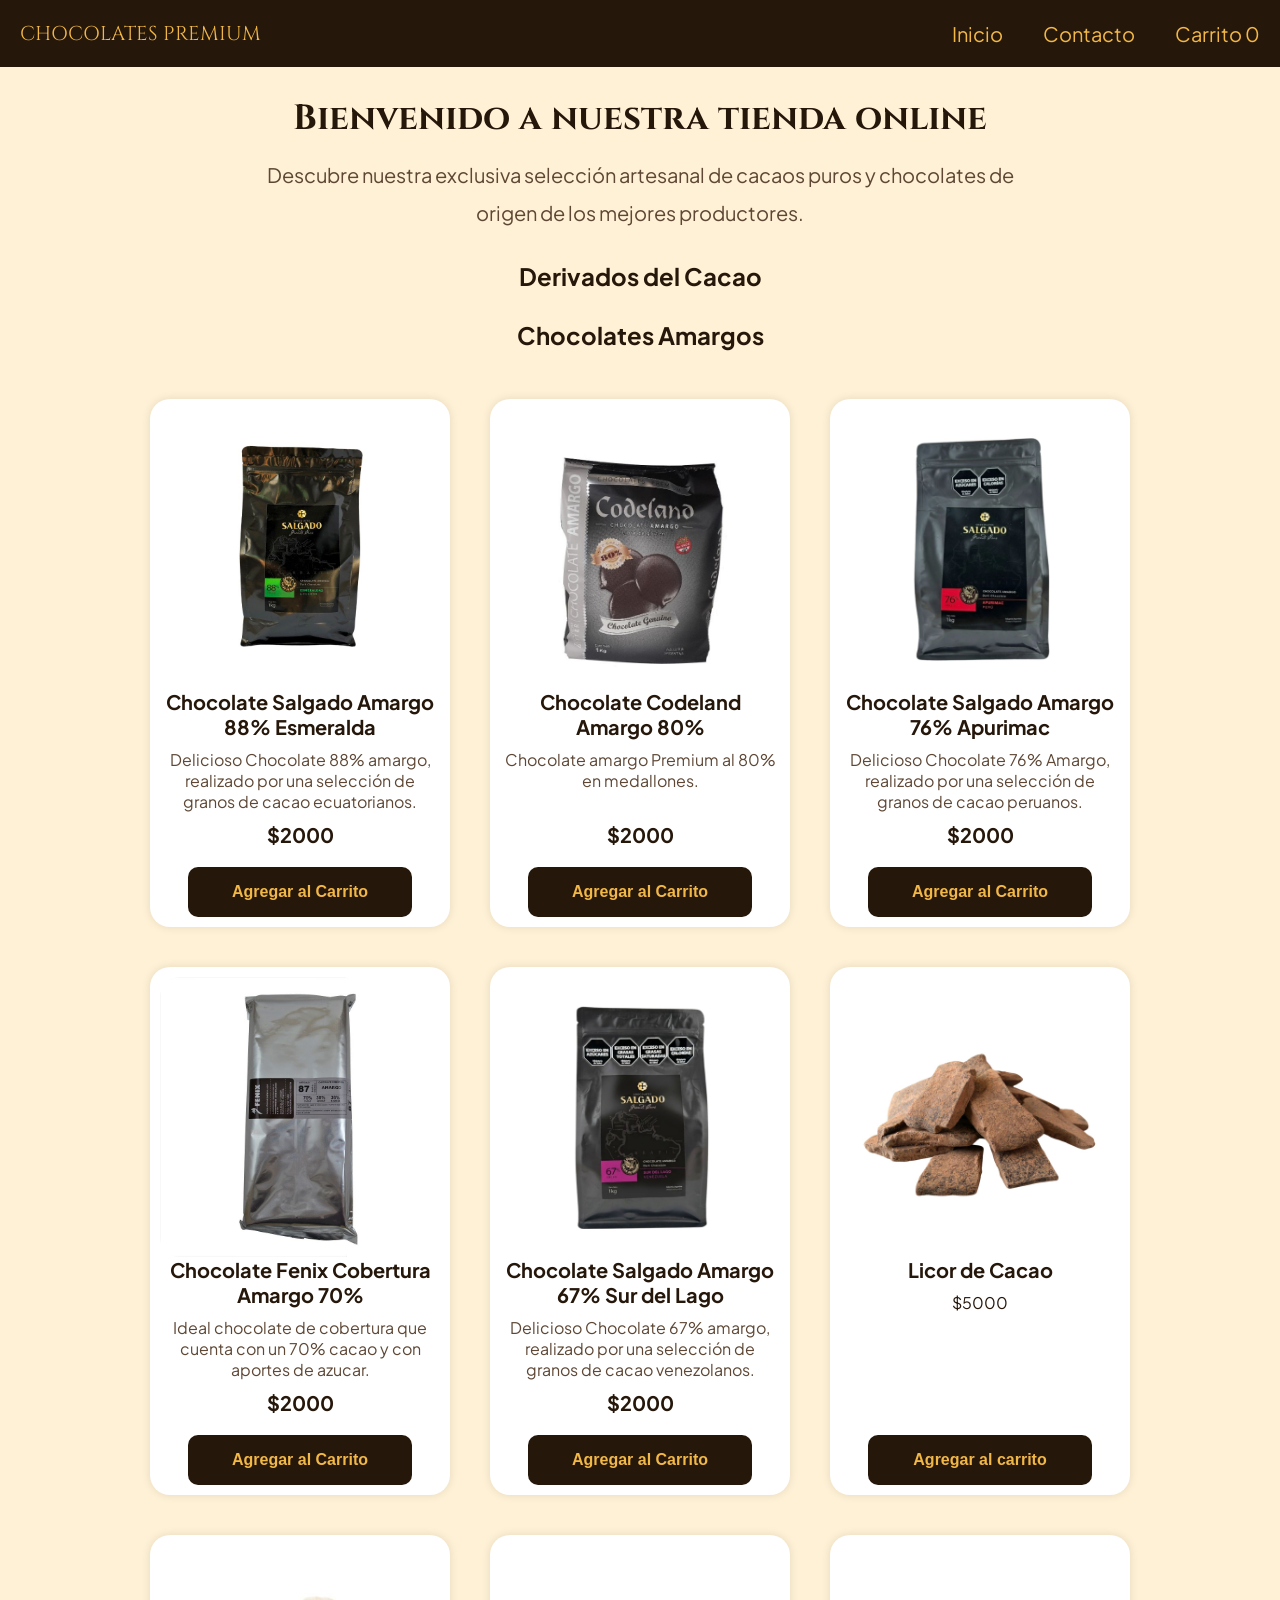
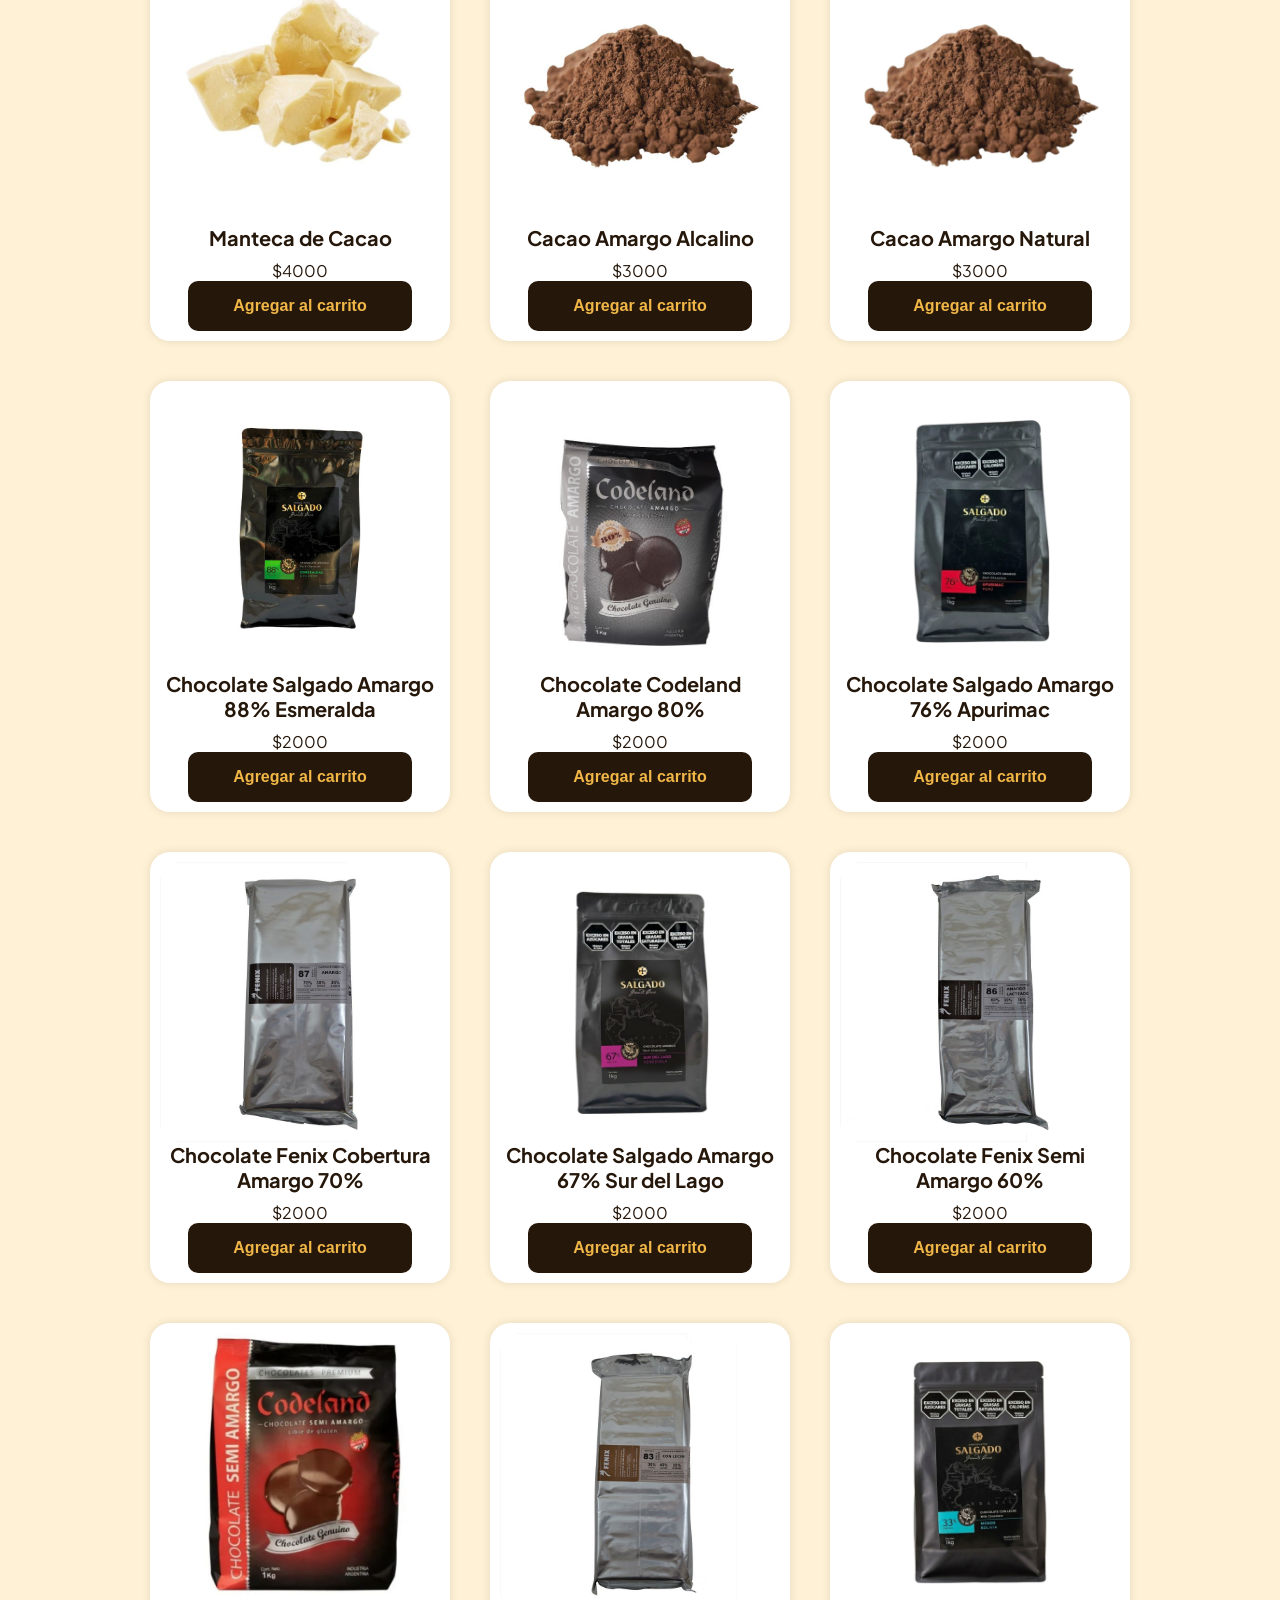
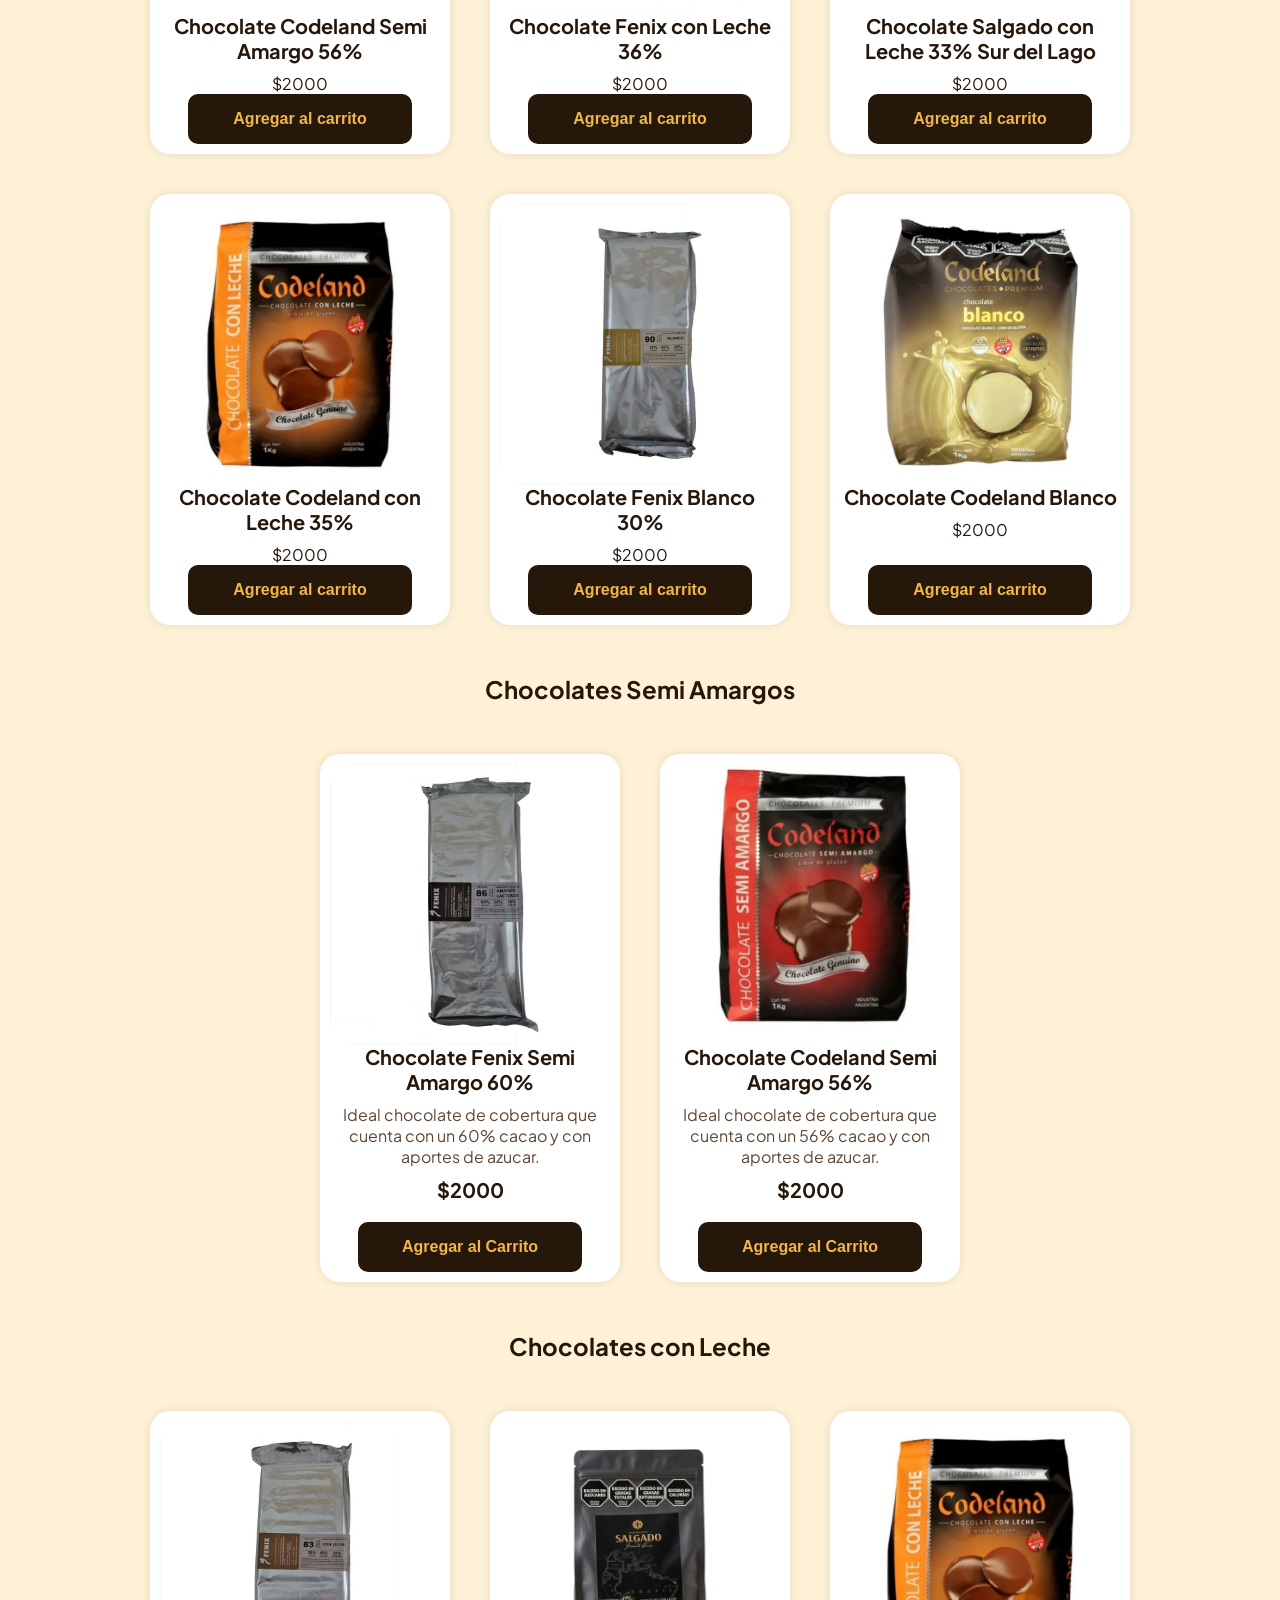
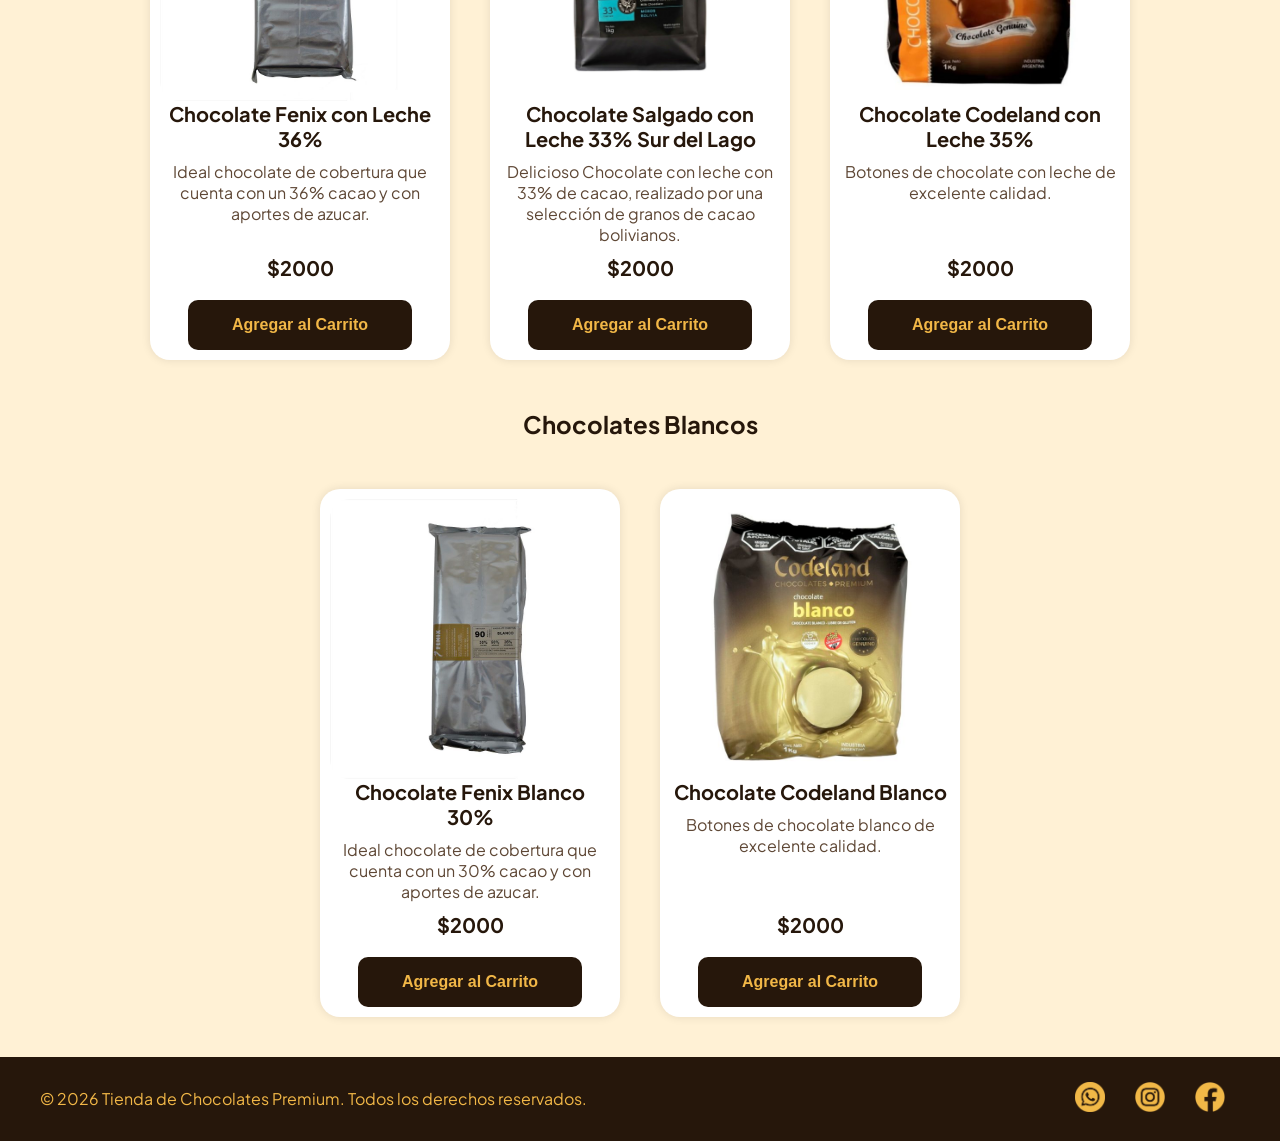
==== commit ccba989f: "correccion de js" ====
--- a/index.html
+++ b/index.html
@@ -17,7 +17,7 @@
                 <ul>
                     <li><a href="./index.html">Inicio</a></li>
                     <li><a href="./pages/contacto.html">Contacto</a></li>
-                    <li><a href="./pages/carrito.html">Carrito <span id="contador-carrito"></span></a></li>
+                    <li><a href="./pages/carrito.html">Carrito <span id="contador-carrito"> </span></a></li>
                 </ul>
             </nav>
 
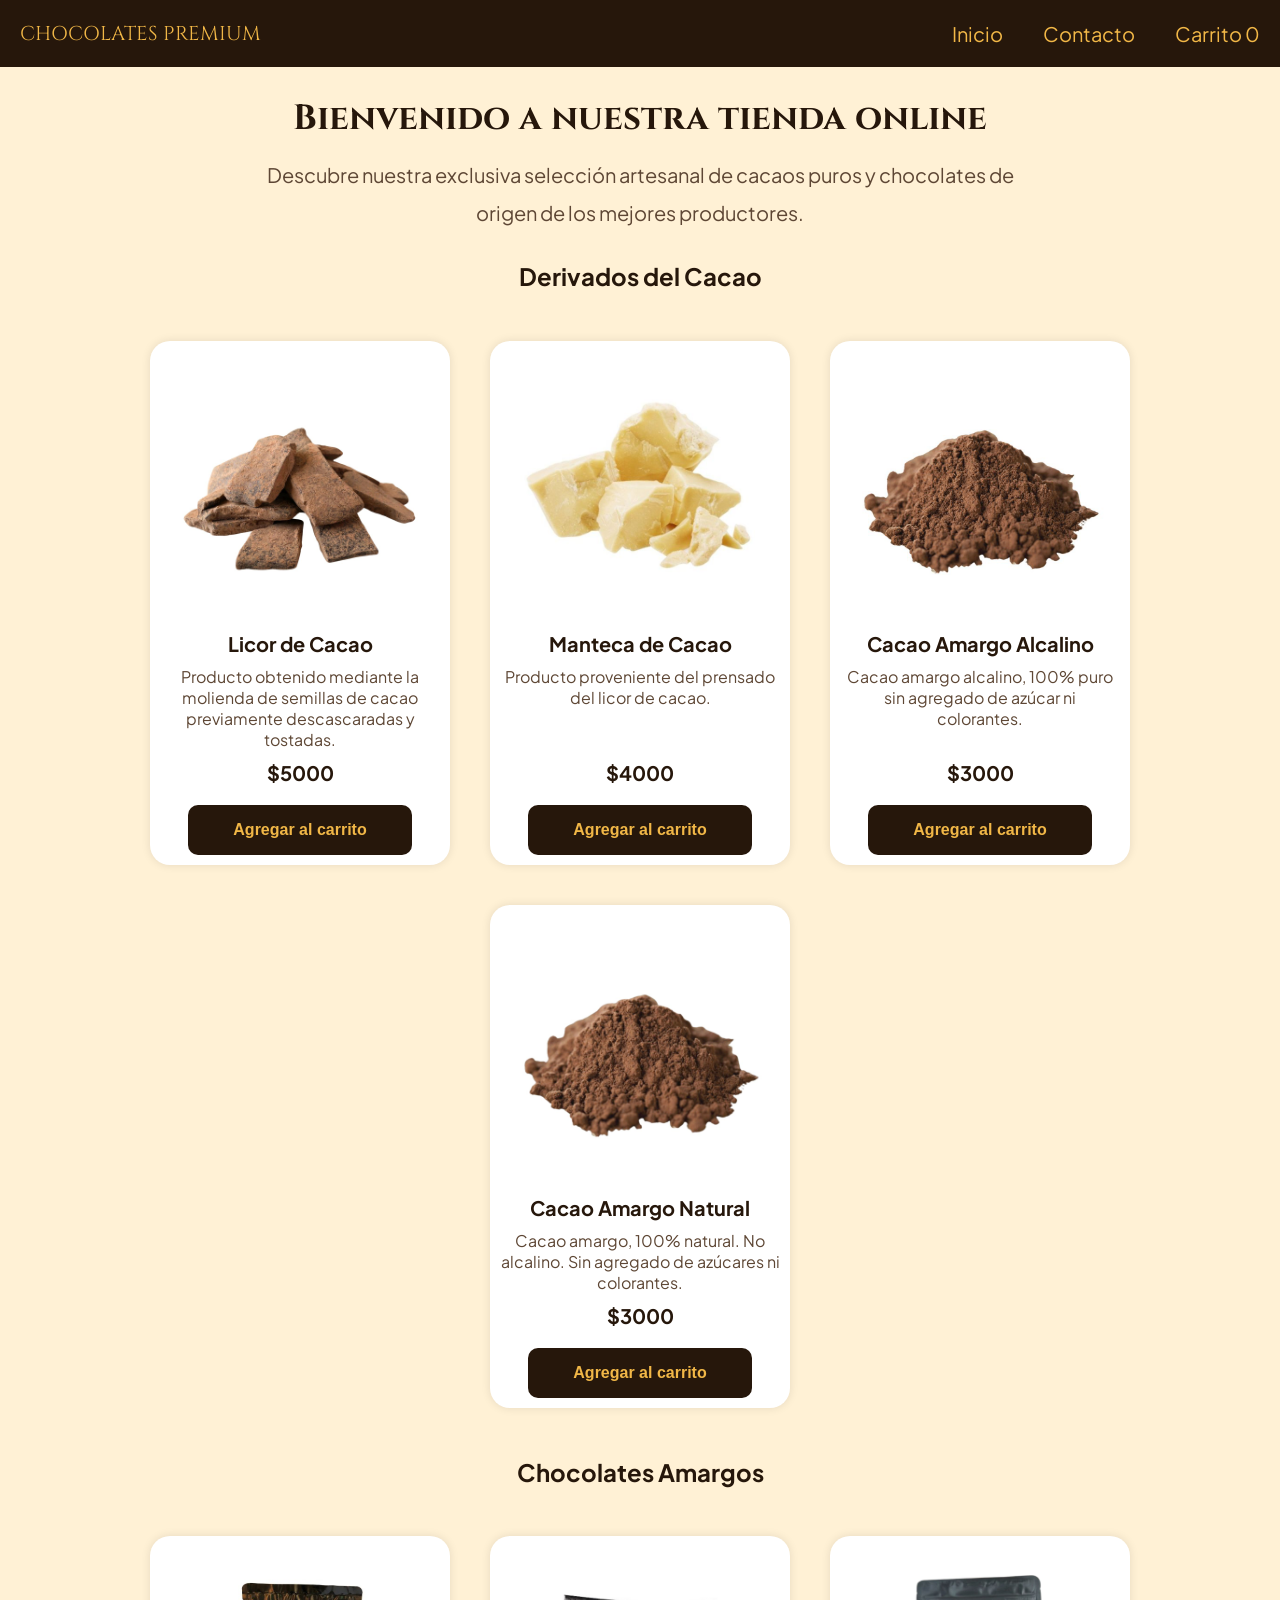
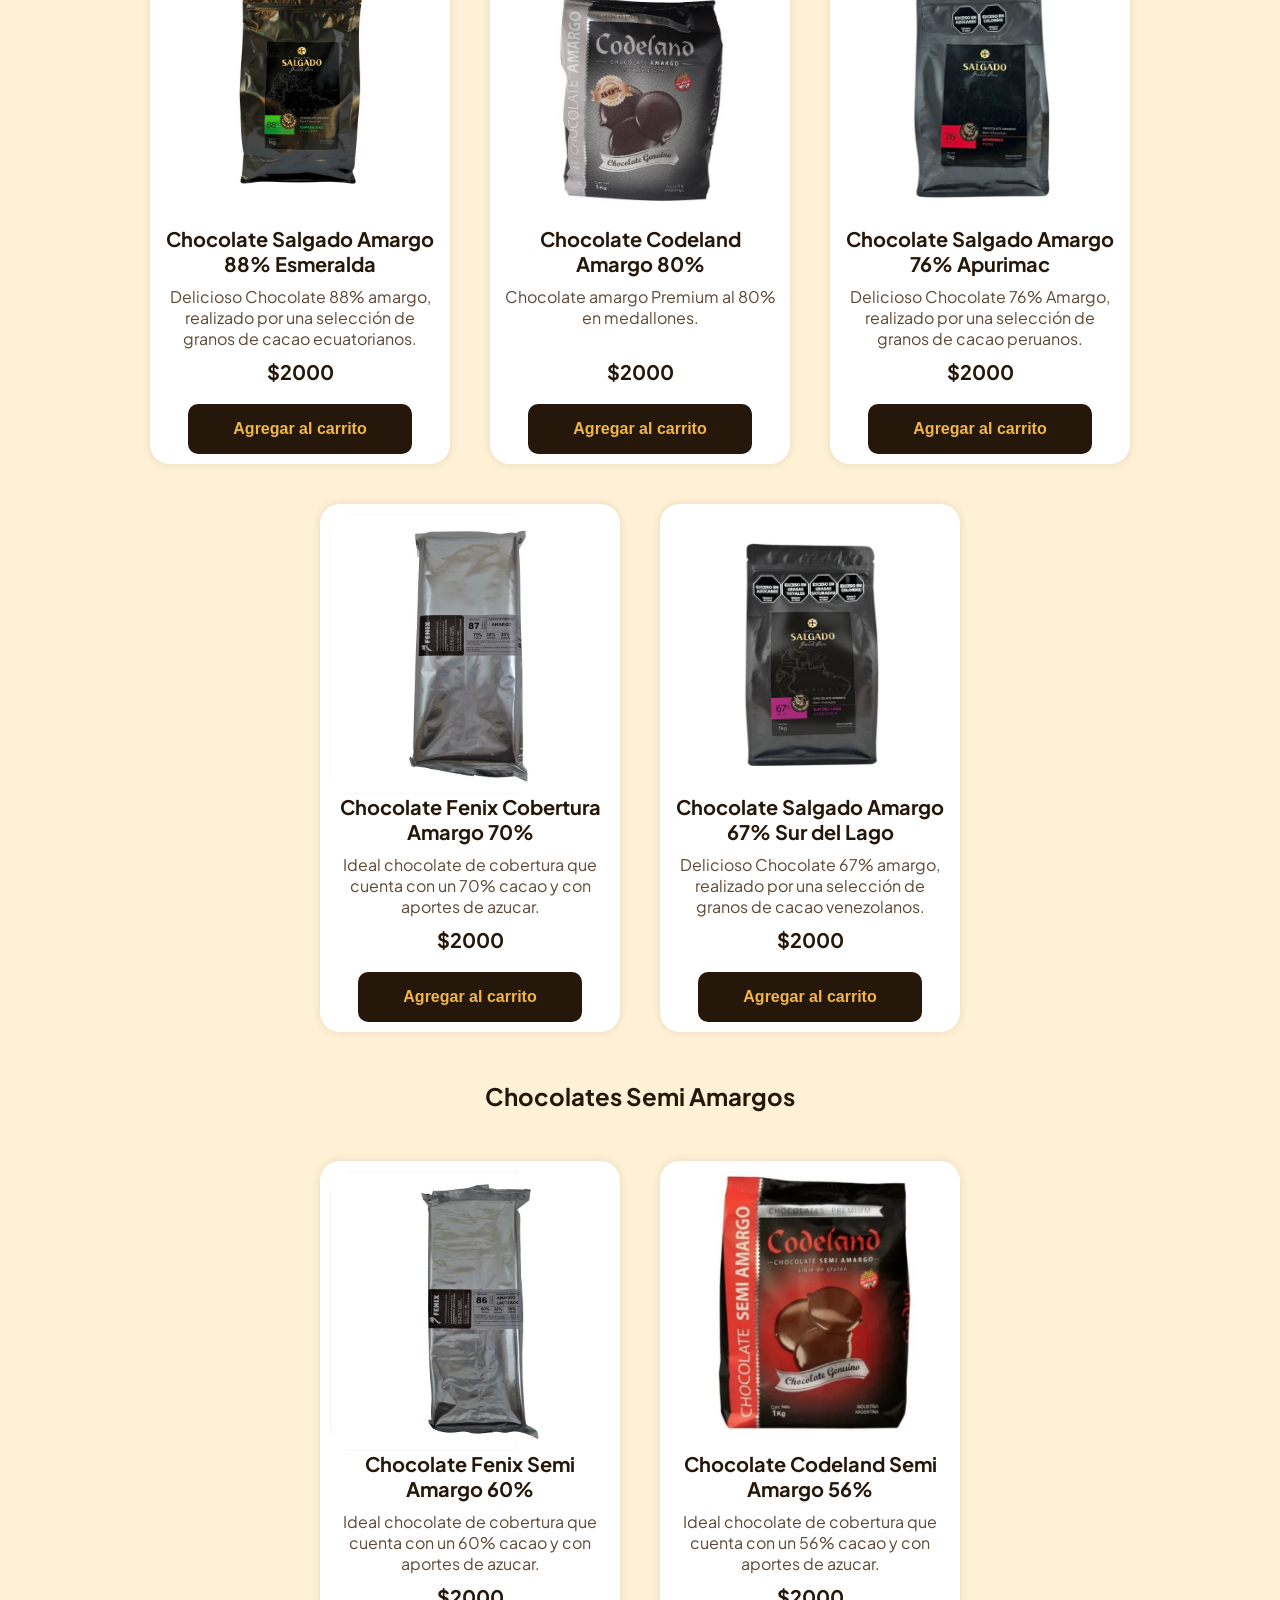
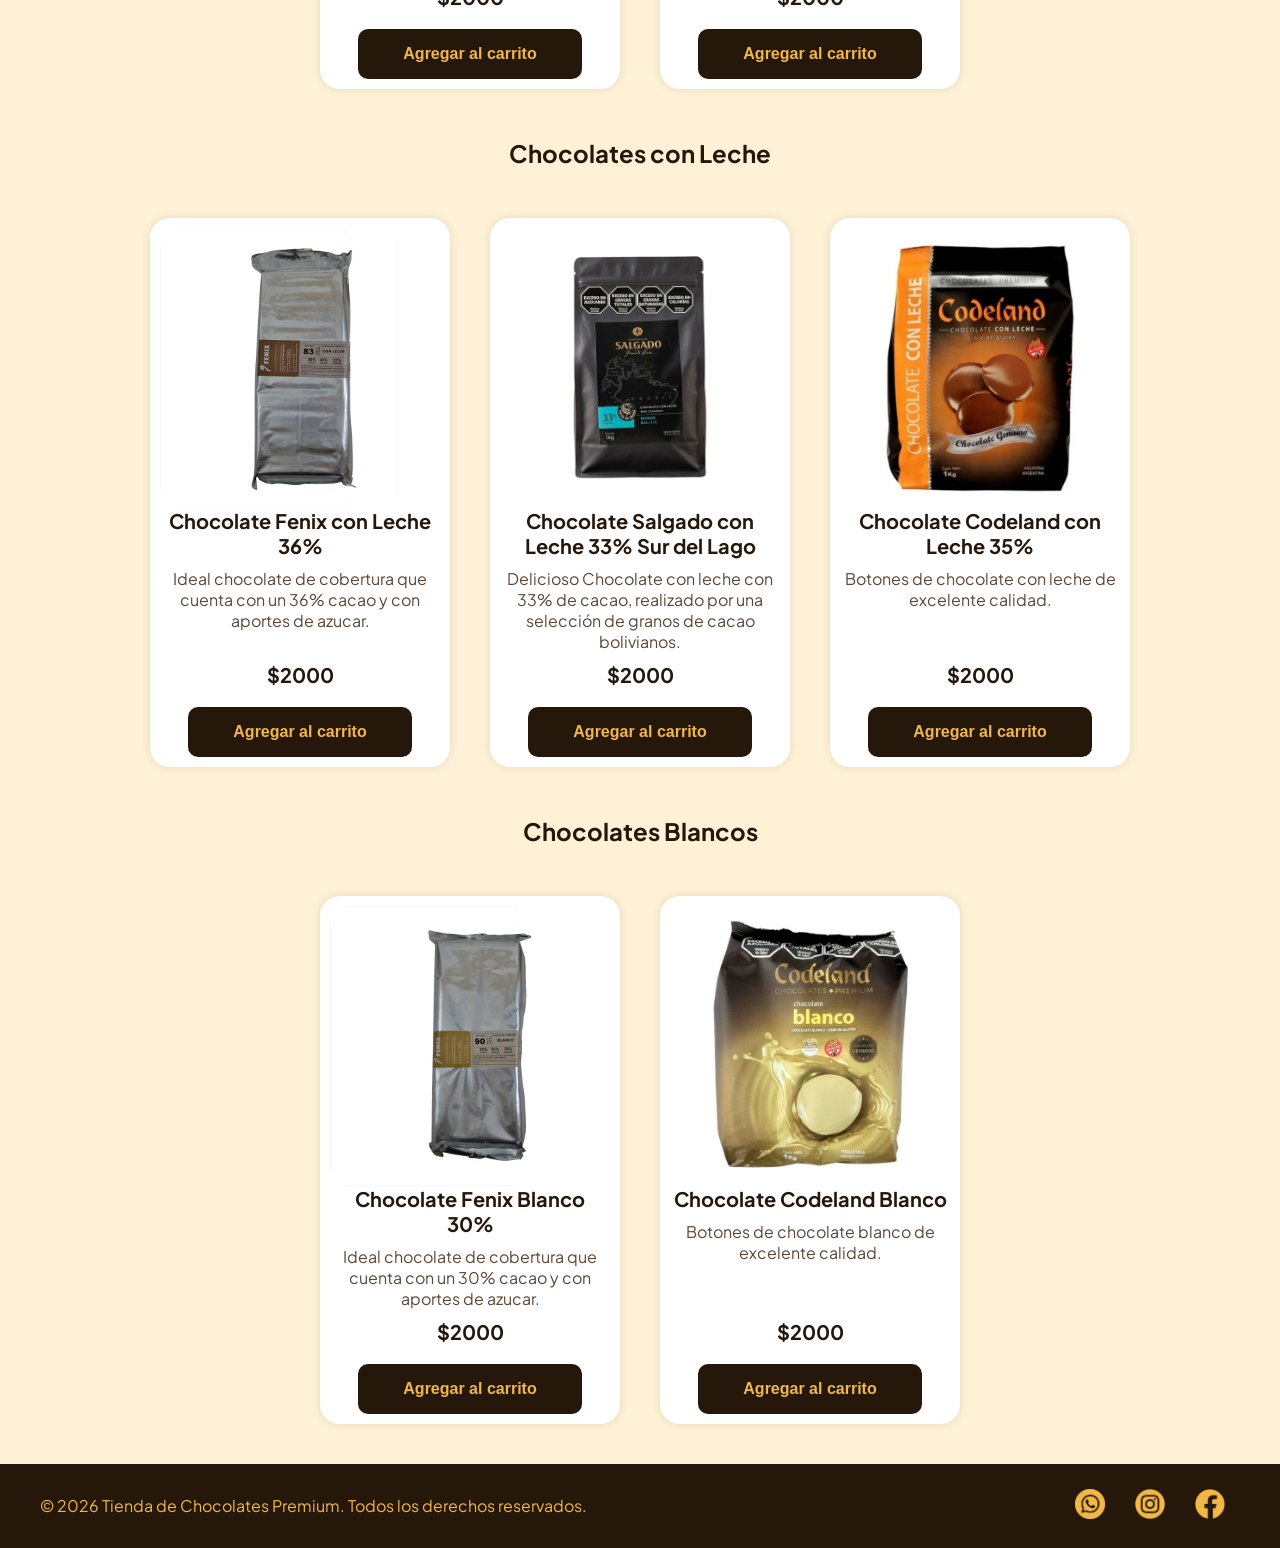
==== commit 001b54ff: "adiccion de css y correccion de carrito.html" ====
--- a/index.html
+++ b/index.html
@@ -17,7 +17,7 @@
                 <ul>
                     <li><a href="./index.html">Inicio</a></li>
                     <li><a href="./pages/contacto.html">Contacto</a></li>
-                    <li><a href="./pages/carrito.html">Carrito <span id="contador-carrito"> </span></a></li>
+                    <li><a href="./pages/carrito.html">Carrito <span id="contador-carrito"></span></a></li>
                 </ul>
             </nav>
 
@@ -30,10 +30,12 @@
                     <p class="parrafo">Descubre nuestra exclusiva selección artesanal de cacaos puros y chocolates de origen de los mejores productores.</p>
                 </div>
 
-                <!-- seccion 1: derivados del cacao -->
+                <div id="contenedor-productos"></div>
+
+                <!-- seccion 1: derivados del cacao
                 <section>
                     <h2 class="titulo-productos">Derivados del Cacao</h2>
-                    <!-- <div id="contenedor-tarjetas" class="contenedor-tarjetas">
+                    <div id="derivados-del-cacao" class="contenedor-tarjetas">
                         <article class="card">
                             <img src="./img/licor-de-cacao-1kg.jpg" alt="licor de cacao" />
                             <h3>Licor de Cacao</h3>
@@ -73,13 +75,13 @@
                                 Agregar al Carrito
                             </button>
                         </article>
-                    </div> -->
-                </section>
-
-                <!-- seccion 2: chocolates amargos -->
+                    </div>
+                </section>
+
+                seccion 2: chocolates amargos
                 <section>
                     <h2 class="titulo-productos">Chocolates Amargos</h2>
-                    <div id="contenedor-tarjetas" class="contenedor-tarjetas">
+                    <div id="chocolates-amargos" class="contenedor-tarjetas">
                         <article class="card">
                             <img src="./img/salgado/chocolate-amargo-88_-esmeralda-salgado-x-1kg-1.jpg" alt="Chocolate Cobertura Amargo 88% Salgado Esmeralda" />
                             <h3>Chocolate Salgado Amargo 88% Esmeralda</h3>
@@ -132,10 +134,10 @@
                     </div>
                 </section>
 
-                <!-- seccion 3: chocolates semi amargos -->
+                seccion 3: chocolates semi amargos
                 <section>
                     <h2 class="titulo-productos">Chocolates Semi Amargos</h2>
-                    <div id="contenedor-tarjetas" class="contenedor-tarjetas">
+                    <div id="chocolates-semi-amargos" class="contenedor-tarjetas">
                         <article class="card">
                             <img src="./img/fenix/chocolate-fenix-cobertura-semiamargo-60-1-kg.jpg" alt="Chocolate Fenix Cobertura Semi Amargo 60%" />
                             <h3>Chocolate Fenix Semi Amargo 60%</h3>
@@ -158,10 +160,10 @@
                     </div>
                 </section>
 
-                <!-- seccion 4: chocolates con leche -->
+                seccion 4: chocolates con leche
                 <section>
                     <h2 class="titulo-productos">Chocolates con Leche</h2>
-                    <div id="contenedor-tarjetas" class="contenedor-tarjetas">
+                    <div id="chocolates-con-leche" class="contenedor-tarjetas">
                         <article class="card">
                             <img src="./img/fenix/chocolate-fenix-cobertura-con-leche-36-1-kg.jpg" alt="Chocolate Fenix con Leche 36%" />
                             <h3>Chocolate Fenix con Leche 36%</h3>
@@ -194,10 +196,10 @@
                     </div>
                 </section>
 
-                <!-- seccion 5: chocolates blancos -->
+                seccion 5: chocolates blancos
                 <section>
                     <h2 class="titulo-productos">Chocolates Blancos</h2>
-                    <div id="contenedor-tarjetas" class="contenedor-tarjetas">
+                    <div id="chocolates-blancos" class="contenedor-tarjetas">
                         <article class="card">
                             <img src="./img/fenix/chocolate-fenix-cobertura-blanco-30-1-kg.jpg" alt="Chocolate Fenix Blanco 30%" />
                             <h3>Chocolate Fenix Blanco 30%</h3>
@@ -218,7 +220,7 @@
                             </button>
                         </article>
                     </div>
-                </section>
+                </section> -->
                 
             </section>
         </main>
@@ -233,6 +235,7 @@
                 </ul>
             </nav>
         </footer>
+
         <!-- Este script agrega el enlace al index.js y muy importante el type=module para trabajar en modulos -->
         <script src="./js/index.js" type="module"></script>
     </body>
--- a/css/styles.css
+++ b/css/styles.css
@@ -184,6 +184,36 @@
     object-fit: cover;
 }
 
+/* Contenedor fijo en la esquina inferior derecha */
+#contenedor-toasts {
+    position: fixed;
+    bottom: 20px;
+    right: 20px;
+    display: flex;
+    flex-direction: column;
+    gap: 8px;
+    z-index: 1000;
+}
+
+/* Aviso: empieza invisible y desplazado */
+.toast {
+    background-color: #26170b;
+    color: #f1b747;
+    font-size: 1.6rem;
+    padding: 12px 20px;
+    border-radius: 6px;
+    box-shadow: 0 2px 8px rgba(0, 0, 0, 0.3);
+    opacity: 0;
+    transform: translateY(10px);
+    transition: opacity 0.3s, transform 0.3s;
+}
+
+/* Estado visible */
+.toast-visible {
+    opacity: 1;
+    transform: translateY(0);
+}
+
 /* pagina de contacto */
 .card-consulta {
     width: 50rem;
@@ -248,6 +278,153 @@
     width: 100%;
 }
 
+/* pagina carrito */
+/* Layout de dos columnas: productos a la izquierda, resumen a la derecha */
+.carrito-layout {
+    display: grid;
+    grid-template-columns: 1fr 320px;
+    gap: 30px;
+    align-items: start;
+    max-width: 1200px;
+    margin: 0 auto;
+    padding: 20px;
+}
+
+/* Encabezado y filas comparten las mismas columnas */
+.carrito-encabezado,
+.carrito-fila {
+    display: grid;
+    grid-template-columns: 80px 1fr 100px 130px 110px 30px;
+    align-items: center;
+    gap: 15px;
+}
+
+.carrito-encabezado {
+    padding: 10px 0;
+    border-bottom: 1px solid #ddd;
+    font-weight: 600;
+    text-transform: uppercase;
+    font-size: 0.85rem;
+}
+
+.carrito-fila {
+    padding: 15px 0;
+    border-bottom: 1px solid #ddd;
+}
+
+.carrito-fila img {
+    width: 80px;
+    height: 80px;
+    object-fit: contain;
+}
+
+.fila-nombre {
+    font-size: 0.95rem;
+    font-weight: 400;
+}
+
+.fila-precio {
+    color: #777;
+}
+
+.fila-subtotal {
+    text-align: right;
+}
+
+/* Control de cantidad: - [n] + */
+.cantidad-control {
+    display: flex;
+    align-items: center;
+    border: 1px solid #ddd;
+    width: fit-content;
+}
+
+.btn-cantidad {
+    width: 32px;
+    height: 36px;
+    border: none;
+    background: #fff;
+    cursor: pointer;
+    font-size: 1.1rem;
+}
+
+.btn-cantidad:hover {
+    background: #f2f2f2;
+}
+
+.cantidad-valor {
+    width: 36px;
+    text-align: center;
+    font-weight: 600;
+}
+
+/* Boton X */
+.btn-eliminar-x {
+    border: none;
+    background: none;
+    cursor: pointer;
+    font-size: 1rem;
+    color: #555;
+}
+
+.btn-eliminar-x:hover {
+    color: #c0392b;
+}
+
+.acciones-carrito {
+    margin-top: 20px;
+}
+
+/* Cuadro de resumen */
+.carrito-resumen {
+    border: 1px solid #ddd;
+    padding: 20px;
+}
+
+.resumen-titulo {
+    margin-bottom: 15px;
+    font-size: 1rem;
+    text-transform: uppercase;
+}
+
+.resumen-fila {
+    display: flex;
+    justify-content: space-between;
+    padding: 10px 0;
+    border-bottom: 1px solid #eee;
+}
+
+.resumen-total {
+    font-size: 1.3rem;
+    font-weight: 700;
+    border-bottom: none;
+}
+
+.btn-continuar {
+    width: 100%;
+    margin-top: 15px;
+}
+
+/* En pantallas chicas: una sola columna y filas apiladas */
+@media (max-width: 900px) {
+    .carrito-layout {
+        grid-template-columns: 1fr;
+    }
+
+    .carrito-encabezado {
+        display: none;
+    }
+
+    .carrito-fila {
+        grid-template-columns: 70px 1fr 30px;
+    }
+
+    .carrito-fila img {
+        width: 70px;
+        height: 70px;
+    }
+}
+
 /* media queries. pantalla se adapta a partir de 768px */
 @media (max-width: 768px) {
   
